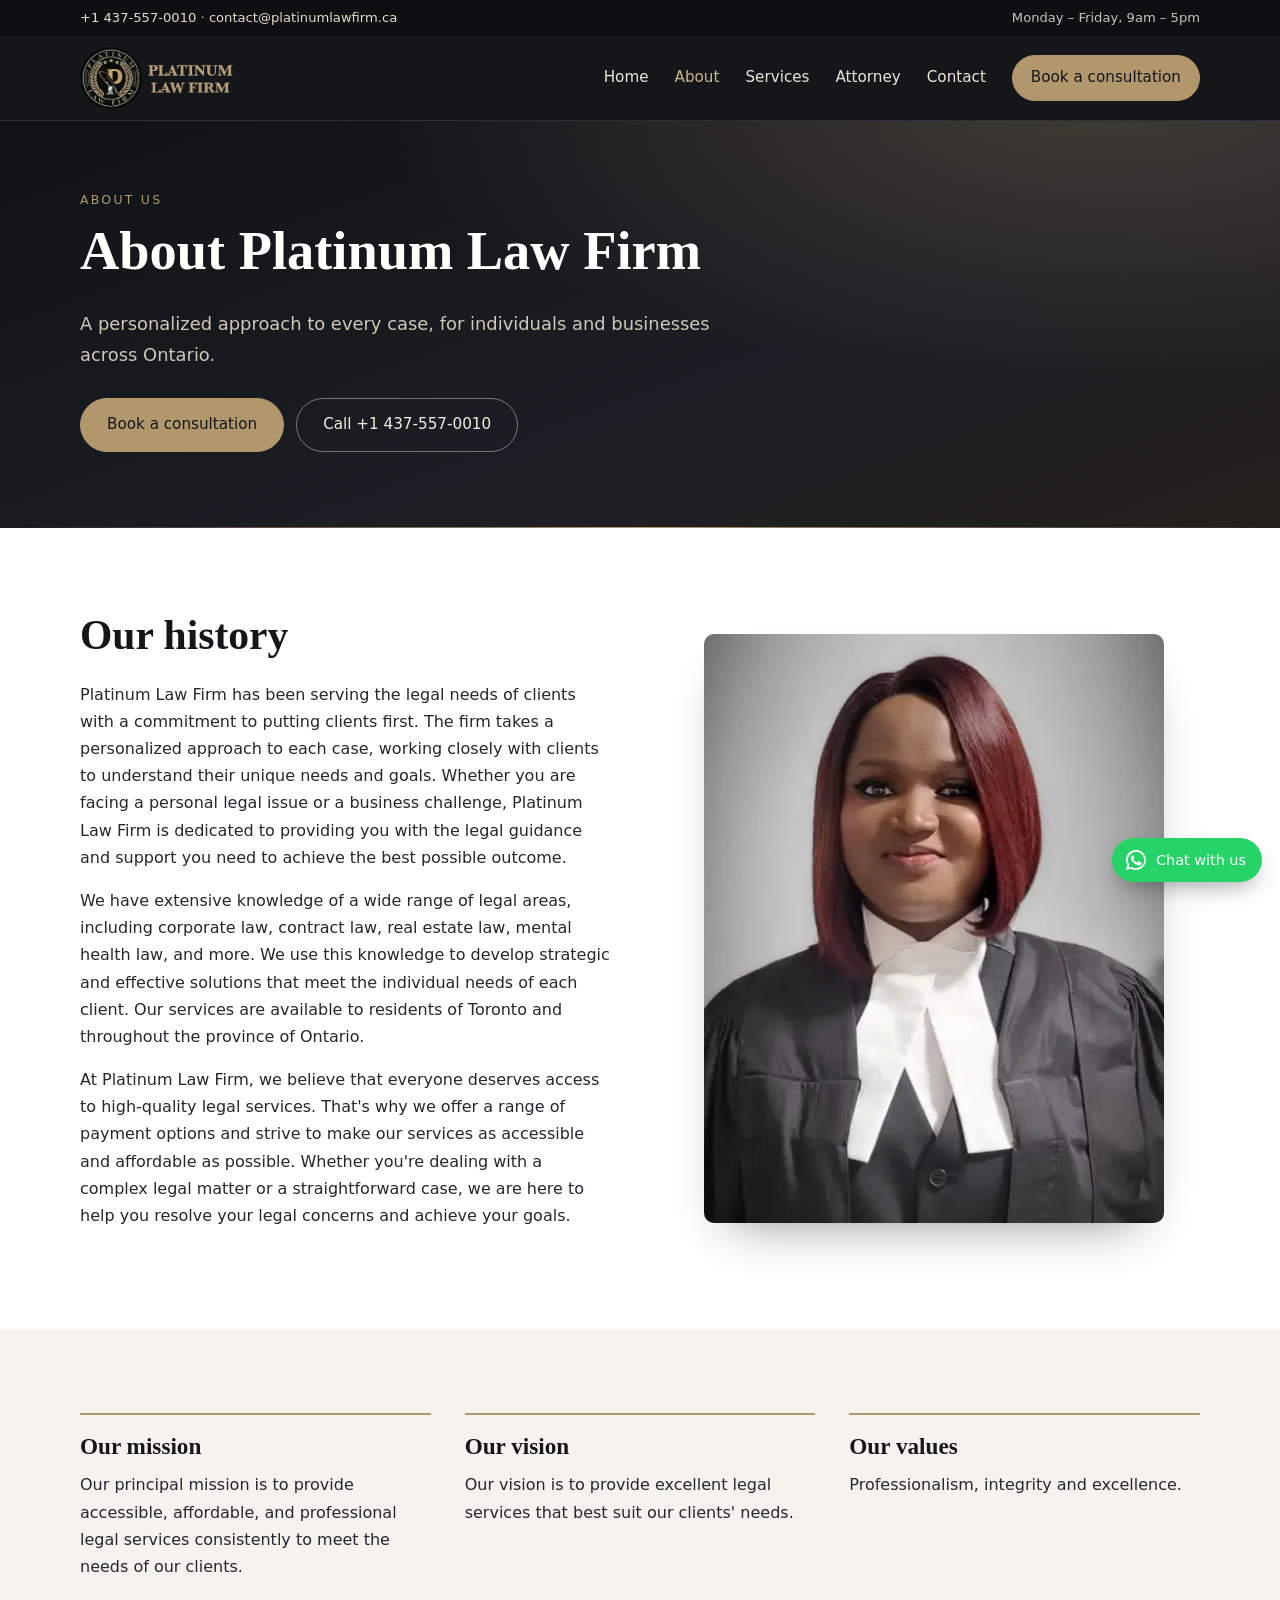
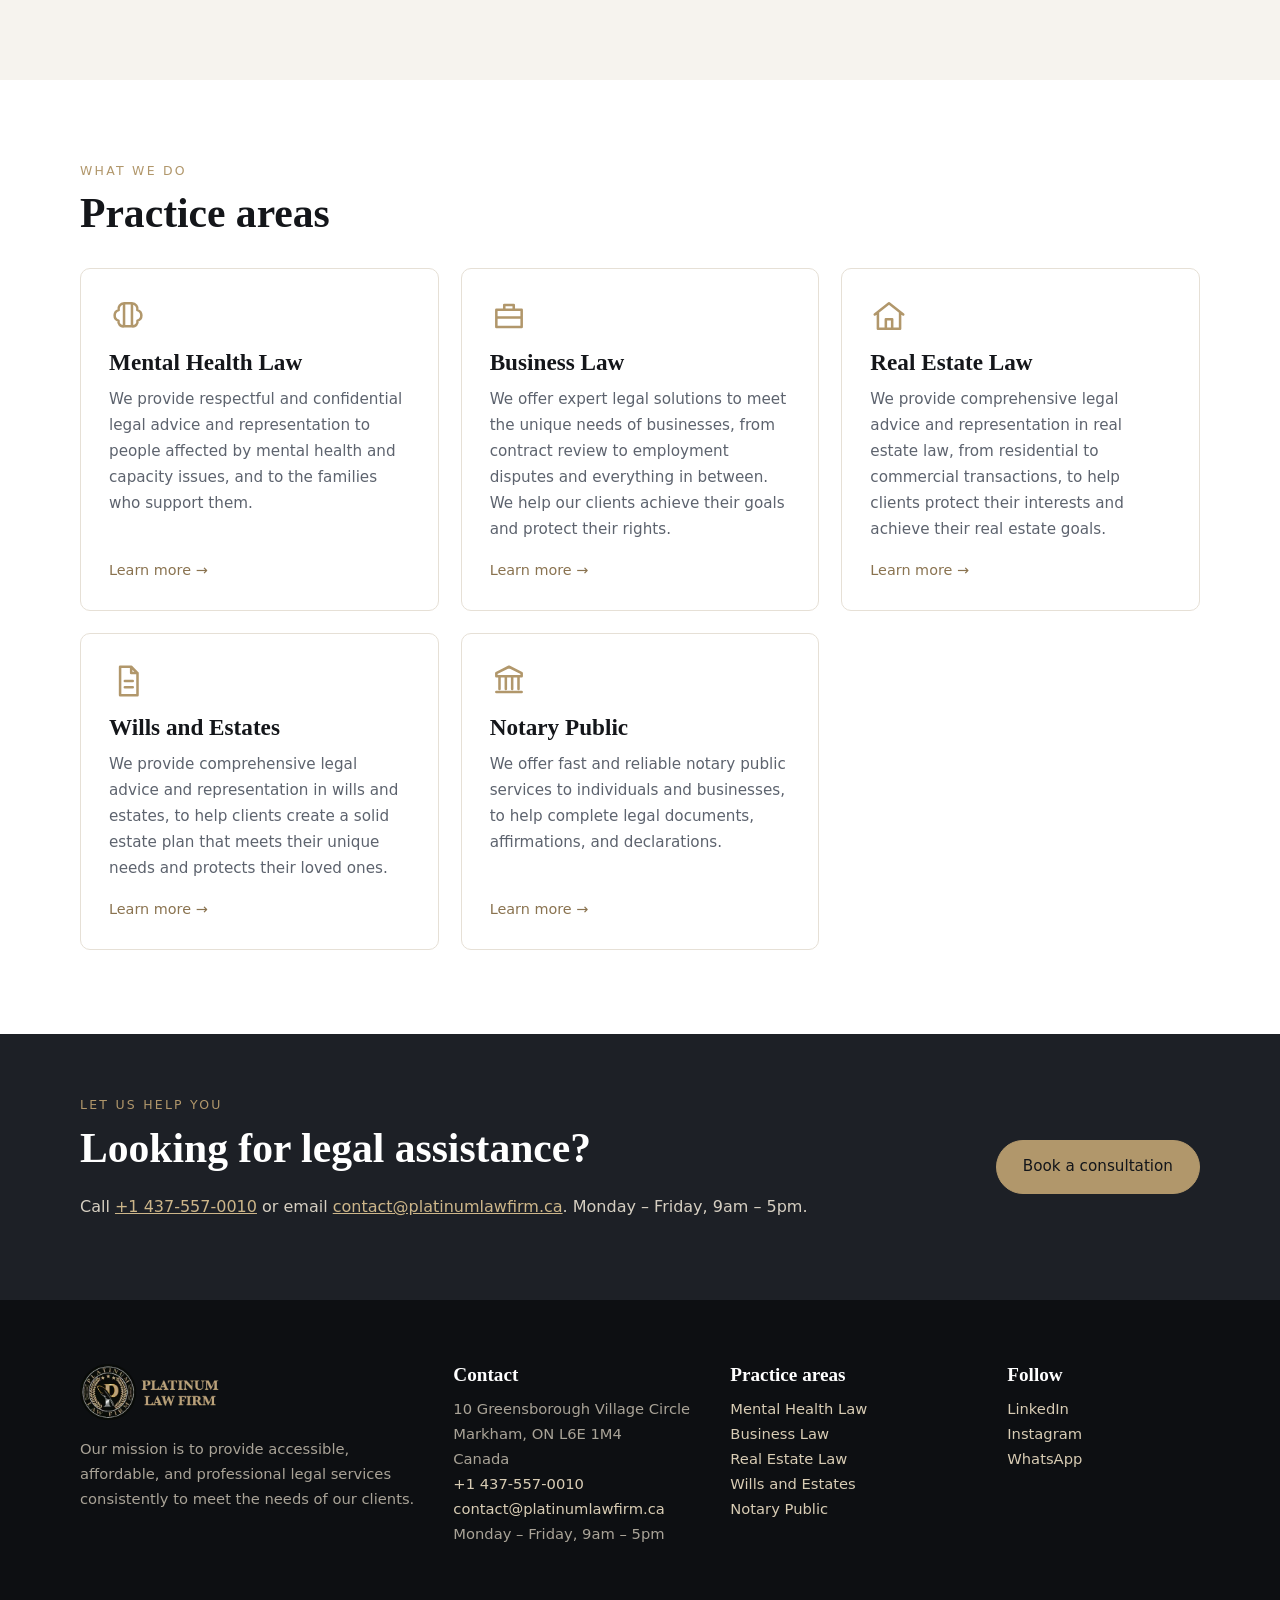
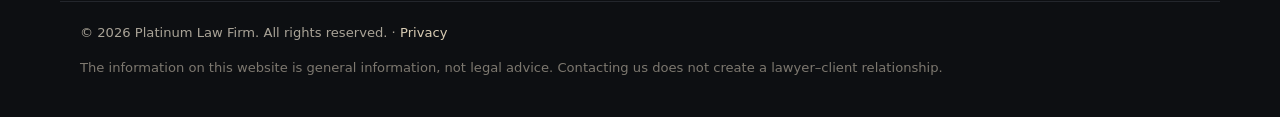
==== about/index.html @ 4a462775 "Add the new static Platinum Law Firm website Replaces the WordPress site with plain pages: Home, Abo" ====
<!doctype html>
<html lang="en">
<head>
<meta charset="utf-8">
<meta name="viewport" content="width=device-width, initial-scale=1">
<meta http-equiv="Content-Security-Policy" content="default-src 'self'; img-src 'self' data:; style-src 'self' https://fonts.googleapis.com; font-src https://fonts.gstatic.com; script-src 'self'; frame-src 'none'; object-src 'none'; base-uri 'self'; form-action 'none'">
<meta name="referrer" content="strict-origin-when-cross-origin">
<title>About | Platinum Law Firm</title>
<meta name="description" content="About Platinum Law Firm: our history, mission, vision and values. Serving Toronto, Markham and all of Ontario.">
<link rel="canonical" href="https://www.platinumlawfirm.ca/about/">
<meta property="og:title" content="About | Platinum Law Firm">
<meta property="og:description" content="About Platinum Law Firm: our history, mission, vision and values. Serving Toronto, Markham and all of Ontario.">
<meta property="og:type" content="website">
<meta property="og:url" content="https://www.platinumlawfirm.ca/about/">
<link rel="icon" href="/assets/img/icon.png">
<link rel="preconnect" href="https://fonts.googleapis.com">
<link rel="preconnect" href="https://fonts.gstatic.com" crossorigin>
<link rel="stylesheet" href="https://fonts.googleapis.com/css2?family=Cormorant+Garamond:wght@500;600&family=Poppins:wght@300;400;500;600&display=swap">
<link rel="stylesheet" href="/css/styles.css">
<script type="application/ld+json">{"@context":"https://schema.org","@type":"LegalService","name":"Platinum Law Firm","url":"https://www.platinumlawfirm.ca/","telephone":"+14375570010","email":"contact@platinumlawfirm.ca","address":{"@type":"PostalAddress","streetAddress":"10 Greensborough Village Circle","addressLocality":"Markham","addressRegion":"ON","postalCode":"L6E 1M4","addressCountry":"CA"},"openingHours":"Mo-Fr 09:00-17:00","areaServed":"Ontario"}</script>
</head>
<body>
<a class="skip" href="#main">Skip to content</a>
<div class="topbar"><div class="wrap">
  <span><a href="tel:+14375570010">+1 437-557-0010</a> · <a href="mailto:contact@platinumlawfirm.ca">contact@platinumlawfirm.ca</a></span>
  <span class="hide-sm">Monday – Friday, 9am – 5pm</span>
</div></div>
<header class="site-header"><div class="wrap">
  <a class="brand" href="/"><img src="/assets/img/logo.webp" alt="Platinum Law Firm" width="180" height="70"></a>
  <button class="menu-btn" aria-expanded="false" aria-controls="nav">Menu</button>
  <nav id="nav" class="nav"><a href="/">Home</a><a href="/about/" aria-current="page">About</a><a href="/services/">Services</a><a href="/attorney/titilope-olatunji/">Attorney</a><a href="/contact/">Contact</a><a class="btn btn-sm" href="https://platinumlawfirm.cliogrow.com/book" target="_blank" rel="noopener noreferrer">Book a consultation</a></nav>
</div></header>
<main id="main">
<section class="hero hero-sm"><div class="wrap"><p class="eyebrow">About us</p><h1>About Platinum Law Firm</h1><p class="lead">A personalized approach to every case, for individuals and businesses across Ontario.</p><div class="hero-actions"><a class="btn" href="https://platinumlawfirm.cliogrow.com/book" target="_blank" rel="noopener noreferrer">Book a consultation</a><a class="btn btn-ghost" href="tel:+14375570010">Call +1 437-557-0010</a></div></div></section><section class="section"><div class="wrap split">
  <div class="prose"><h2>Our history</h2>
  <p>Platinum Law Firm has been serving the legal needs of clients with a commitment to putting clients first. The firm takes a personalized approach to each case, working closely with clients to understand their unique needs and goals. Whether you are facing a personal legal issue or a business challenge, Platinum Law Firm is dedicated to providing you with the legal guidance and support you need to achieve the best possible outcome.</p>
  <p>We have extensive knowledge of a wide range of legal areas, including corporate law, contract law, real estate law, mental health law, and more. We use this knowledge to develop strategic and effective solutions that meet the individual needs of each client. Our services are available to residents of Toronto and throughout the province of Ontario.</p>
  <p>At Platinum Law Firm, we believe that everyone deserves access to high-quality legal services. That's why we offer a range of payment options and strive to make our services as accessible and affordable as possible. Whether you're dealing with a complex legal matter or a straightforward case, we are here to help you resolve your legal concerns and achieve your goals.</p></div>
  <img class="portrait" src="/assets/img/titi.webp" alt="Titilope Olatunji, lawyer" width="440" height="563" loading="lazy">
</div></section>
<section class="section alt"><div class="wrap values">
  <div><h3>Our mission</h3><p>Our principal mission is to provide accessible, affordable, and professional legal services consistently to meet the needs of our clients.</p></div>
  <div><h3>Our vision</h3><p>Our vision is to provide excellent legal services that best suit our clients' needs.</p></div>
  <div><h3>Our values</h3><p>Professionalism, integrity and excellence.</p></div>
</div></section>
<section class="section"><div class="wrap"><p class="eyebrow">What we do</p><h2>Practice areas</h2><div class="cards"><a class="card" href="/mental-health-law/"><svg class="icon" viewBox="0 0 24 24" aria-hidden="true" fill="none" stroke="currentColor" stroke-width="1.6" stroke-linecap="round" stroke-linejoin="round"><path d="M9.5 4a3.5 3.5 0 0 0-3.4 4.3A3.5 3.5 0 0 0 6 15a3 3 0 0 0 3.5 3.5V4ZM14.5 4a3.5 3.5 0 0 1 3.4 4.3A3.5 3.5 0 0 1 18 15a3 3 0 0 1-3.5 3.5V4ZM9.5 4h5M9.5 18.5h5"/></svg><h3>Mental Health Law</h3><p>We provide respectful and confidential legal advice and representation to people affected by mental health and capacity issues, and to the families who support them.</p><span class="more">Learn more →</span></a><a class="card" href="/business-law/"><svg class="icon" viewBox="0 0 24 24" aria-hidden="true" fill="none" stroke="currentColor" stroke-width="1.6" stroke-linecap="round" stroke-linejoin="round"><path d="M4 8h16v11H4zM9 8V5h6v3M4 13h16"/></svg><h3>Business Law</h3><p>We offer expert legal solutions to meet the unique needs of businesses, from contract review to employment disputes and everything in between. We help our clients achieve their goals and protect their rights.</p><span class="more">Learn more →</span></a><a class="card" href="/real-estate-law/"><svg class="icon" viewBox="0 0 24 24" aria-hidden="true" fill="none" stroke="currentColor" stroke-width="1.6" stroke-linecap="round" stroke-linejoin="round"><path d="M3 11 12 4l9 7M5 10v10h14V10M10 20v-6h4v6"/></svg><h3>Real Estate Law</h3><p>We provide comprehensive legal advice and representation in real estate law, from residential to commercial transactions, to help clients protect their interests and achieve their real estate goals.</p><span class="more">Learn more →</span></a><a class="card" href="/wills-and-estates/"><svg class="icon" viewBox="0 0 24 24" aria-hidden="true" fill="none" stroke="currentColor" stroke-width="1.6" stroke-linecap="round" stroke-linejoin="round"><path d="M7 3h7l4 4v14H7zM14 3v4h4M10 12h5M10 16h5"/></svg><h3>Wills and Estates</h3><p>We provide comprehensive legal advice and representation in wills and estates, to help clients create a solid estate plan that meets their unique needs and protects their loved ones.</p><span class="more">Learn more →</span></a><a class="card" href="/notary-public/"><svg class="icon" viewBox="0 0 24 24" aria-hidden="true" fill="none" stroke="currentColor" stroke-width="1.6" stroke-linecap="round" stroke-linejoin="round"><path d="M12 3 4 7v2h16V7l-8-4ZM6 9v8M10 9v8M14 9v8M18 9v8M4 19h16"/></svg><h3>Notary Public</h3><p>We offer fast and reliable notary public services to individuals and businesses, to help complete legal documents, affirmations, and declarations.</p><span class="more">Learn more →</span></a></div></div></section>
<section class="cta"><div class="wrap cta-inner">
  <div><p class="eyebrow">Let us help you</p><h2>Looking for legal assistance?</h2>
  <p>Call <a href="tel:+14375570010">+1 437-557-0010</a> or email <a href="mailto:contact@platinumlawfirm.ca">contact@platinumlawfirm.ca</a>. Monday – Friday, 9am – 5pm.</p></div>
  <a class="btn" href="https://platinumlawfirm.cliogrow.com/book" target="_blank" rel="noopener noreferrer">Book a consultation</a>
</div></section>
</main>
<footer class="site-footer"><div class="wrap footer-grid">
  <div><img src="/assets/img/logo.webp" alt="Platinum Law Firm" width="160" height="62" loading="lazy">
  <p>Our mission is to provide accessible, affordable, and professional legal services consistently to meet the needs of our clients.</p></div>
  <div><h3>Contact</h3><address>10 Greensborough Village Circle<br>Markham, ON L6E 1M4<br>Canada</address>
  <p><a href="tel:+14375570010">+1 437-557-0010</a><br><a href="mailto:contact@platinumlawfirm.ca">contact@platinumlawfirm.ca</a><br>Monday – Friday, 9am – 5pm</p></div>
  <div><h3>Practice areas</h3><ul><li><a href="/mental-health-law/">Mental Health Law</a></li><li><a href="/business-law/">Business Law</a></li><li><a href="/real-estate-law/">Real Estate Law</a></li><li><a href="/wills-and-estates/">Wills and Estates</a></li><li><a href="/notary-public/">Notary Public</a></li></ul></div>
  <div><h3>Follow</h3><ul><li><a href="https://www.linkedin.com/in/titi-olatunji-b4676b242/" target="_blank" rel="noopener noreferrer">LinkedIn</a></li><li><a href="https://www.instagram.com/platinum_law_firm/" target="_blank" rel="noopener noreferrer">Instagram</a></li><li><a href="https://wa.me/14375570010" target="_blank" rel="noopener noreferrer">WhatsApp</a></li></ul></div>
</div>
<div class="wrap legal"><p>© <span id="yr">2026</span> Platinum Law Firm. All rights reserved. · <a href="/privacy/">Privacy</a></p>
<p class="disclaimer">The information on this website is general information, not legal advice. Contacting us does not create a lawyer–client relationship.</p></div>
</footer>
<a class="wa" href="https://wa.me/14375570010" target="_blank" rel="noopener noreferrer" aria-label="Chat with us on WhatsApp"><svg viewBox="0 0 24 24" aria-hidden="true"><path fill="currentColor" d="M12 2a10 10 0 0 0-8.6 15.1L2 22l5-1.3A10 10 0 1 0 12 2Zm0 18.2a8.2 8.2 0 0 1-4.2-1.2l-.3-.2-3 .8.8-2.9-.2-.3A8.2 8.2 0 1 1 12 20.2Zm4.5-6.1c-.2-.1-1.5-.7-1.7-.8s-.4-.1-.6.1-.7.8-.8 1-.3.2-.5.1a6.7 6.7 0 0 1-3.3-2.9c-.3-.4.2-.4.7-1.4a.5.5 0 0 0 0-.4l-.8-1.8c-.2-.5-.4-.4-.6-.4h-.5a1 1 0 0 0-.7.3 3 3 0 0 0-.9 2.2 5.2 5.2 0 0 0 1.1 2.7 11.8 11.8 0 0 0 4.5 4c1.7.7 2.3.8 3.2.6a2.7 2.7 0 0 0 1.8-1.2 2.2 2.2 0 0 0 .1-1.3c0-.1-.2-.2-.5-.3Z"/></svg><span>Chat with us</span></a>
<script src="/js/site.js" defer></script>
</body>
</html>
---- css/styles.css ----
:root{
  --ink:#14161a; --ink-2:#1d2026; --ink-3:#2a2e36;
  --gold:#b1976b; --gold-2:#cdb68a; --gold-dark:#8a7350;
  --paper:#ffffff; --paper-2:#f6f3ee; --text:#24272d; --muted:#5d636e; --line:#e6e0d6;
  --serif:"Cormorant Garamond", Georgia, "Times New Roman", serif;
  --sans:Poppins, system-ui, -apple-system, "Segoe UI", Roboto, Arial, sans-serif;
  --radius:10px; --wrap:1160px;
}
*{box-sizing:border-box}
html{scroll-behavior:smooth}
body{margin:0;background:var(--paper);color:var(--text);font:400 16px/1.7 var(--sans);-webkit-font-smoothing:antialiased}
img{max-width:100%;height:auto;display:block}
a{color:var(--gold-dark)}
a:hover{color:var(--ink)}
h1,h2,h3{font-family:var(--serif);font-weight:600;line-height:1.15;color:var(--ink);margin:0 0 .5em}
h1{font-size:clamp(2.4rem,6vw,4.2rem)}
h2{font-size:clamp(1.8rem,3.6vw,2.6rem)}
h3{font-size:1.45rem}
p{margin:0 0 1em}
.wrap{max-width:var(--wrap);margin:0 auto;padding:0 20px}
.skip{position:absolute;left:-999px;top:0;background:var(--gold);color:var(--ink);padding:8px 14px;z-index:100}
.skip:focus{left:8px}
.eyebrow{font:500 .78rem/1.2 var(--sans);letter-spacing:.18em;text-transform:uppercase;color:var(--gold);margin-bottom:.9em}

/* Top bar + header */
.topbar{background:#0d0f12;color:#c9c3b8;font-size:.82rem}
.topbar .wrap{display:flex;justify-content:space-between;gap:12px;padding-top:7px;padding-bottom:7px}
.topbar a{color:#e8dcc4;text-decoration:none}
.site-header{background:var(--ink);position:sticky;top:0;z-index:50;border-bottom:1px solid #2b2f36}
.site-header .wrap{display:flex;align-items:center;justify-content:space-between;min-height:84px;gap:20px}
.brand img{height:62px;width:auto}
.nav{display:flex;align-items:center;gap:26px}
.nav a{color:#ece6da;text-decoration:none;font-size:.95rem;font-weight:400}
.nav a:hover,.nav a[aria-current=page]{color:var(--gold-2)}
.menu-btn{display:none;background:none;border:1px solid #555;color:#eee;border-radius:6px;padding:8px 14px;font:inherit;cursor:pointer}

/* Buttons */
.btn{display:inline-block;background:var(--gold);color:var(--ink)!important;text-decoration:none;font-weight:500;font-size:.95rem;
  padding:13px 26px;border-radius:999px;border:1px solid var(--gold);transition:background .2s,transform .2s}
.btn:hover{background:var(--gold-2);transform:translateY(-1px)}
.btn-sm{padding:9px 18px;font-size:.88rem}
.btn-ghost{background:transparent;color:#f3ede2!important;border-color:rgba(255,255,255,.4)}
.btn-ghost:hover{background:rgba(255,255,255,.08)}
.btn-ghost-dark{background:transparent;border-color:var(--ink);margin-left:8px}
.link{font-weight:500;text-decoration:none}

/* Hero */
.hero{background:
  radial-gradient(1200px 500px at 85% -10%,rgba(177,151,107,.28),transparent 60%),
  linear-gradient(160deg,#101216 0%,#1b1e24 60%,#24211b 100%);color:#e9e3d8;padding:110px 0 120px;position:relative;overflow:hidden}
.hero:after{content:"";position:absolute;inset:auto 0 0 0;height:1px;background:linear-gradient(90deg,transparent,var(--gold),transparent)}
.hero h1{color:#fff;max-width:14ch}
.hero .lead{font-size:1.12rem;max-width:60ch;color:#cfc8bb;font-weight:300}
.hero-actions{display:flex;flex-wrap:wrap;gap:12px;margin-top:28px}
.hero-sm{padding:72px 0 76px}
.hero-sm h1{font-size:clamp(2.1rem,5vw,3.4rem);max-width:none}

/* Sections */
.section{padding:84px 0}
.section.alt{background:var(--paper-2)}
.cards{display:grid;grid-template-columns:repeat(auto-fill,minmax(300px,1fr));gap:22px;margin-top:30px}
.card{display:flex;flex-direction:column;background:#fff;border:1px solid var(--line);border-radius:var(--radius);padding:28px;text-decoration:none;color:var(--text);
  transition:border-color .2s,box-shadow .2s,transform .2s}
.card:hover{border-color:var(--gold);box-shadow:0 14px 30px -18px rgba(20,22,26,.35);transform:translateY(-2px);color:var(--text)}
.card p{color:var(--muted);font-size:.95rem;flex:1}
.card .more{color:var(--gold-dark);font-weight:500;font-size:.9rem}
.icon{width:38px;height:38px;color:var(--gold);margin-bottom:14px}
.split{display:grid;grid-template-columns:1fr 1fr;gap:56px;align-items:center}
.portrait{border-radius:var(--radius);box-shadow:0 24px 50px -28px rgba(0,0,0,.5);width:100%;max-width:460px;justify-self:center}
.values{display:grid;grid-template-columns:repeat(auto-fit,minmax(240px,1fr));gap:34px}
.values > div{border-top:2px solid var(--gold);padding-top:18px}
.prose p{color:var(--text)}
.narrow{max-width:760px}
.with-aside{display:grid;grid-template-columns:minmax(0,1fr) 320px;gap:56px;align-items:start}
.checks{list-style:none;padding:0;margin:0 0 28px;display:grid;gap:10px}
.checks li{position:relative;padding-left:30px}
.checks li:before{content:"";position:absolute;left:0;top:.55em;width:16px;height:9px;border-left:2px solid var(--gold);border-bottom:2px solid var(--gold);transform:rotate(-45deg)}
.aside{position:sticky;top:110px}
.aside ul{list-style:none;padding:0;margin:0 0 28px;border:1px solid var(--line);border-radius:var(--radius);overflow:hidden}
.aside li a{display:block;padding:12px 18px;border-bottom:1px solid var(--line);text-decoration:none;color:var(--text)}
.aside li:last-child a{border-bottom:0}
.aside li a:hover,.aside li a[aria-current=page]{background:var(--ink);color:var(--gold-2)}
.aside-box{background:var(--ink);color:#d9d2c4;border-radius:var(--radius);padding:24px}
.aside-box h3{color:#fff}
.aside-box a{color:var(--gold-2)}
.note{background:var(--paper-2);border-left:3px solid var(--gold);padding:14px 18px;border-radius:4px;color:var(--muted);font-size:.95rem}
address{font-style:normal}

/* Contact */
.contact-grid{display:grid;grid-template-columns:repeat(auto-fit,minmax(220px,1fr));gap:18px;margin-bottom:60px}
.contact-card{background:var(--ink);color:#ddd5c6;text-decoration:none;border-radius:var(--radius);padding:26px;transition:transform .2s}
.contact-card:hover{transform:translateY(-2px);color:#fff}
.contact-card h3{color:var(--gold-2);margin-bottom:.2em}
.contact-card p{margin:0;word-break:break-word}
.contact-more{align-items:start}

/* CTA + footer */
.cta{background:var(--ink-2);color:#d6cfc2;padding:64px 0}
.cta-inner{display:flex;align-items:center;justify-content:space-between;gap:30px;flex-wrap:wrap}
.cta h2{color:#fff}
.cta a:not(.btn){color:var(--gold-2)}
.site-footer{background:#0d0f12;color:#a9a397;padding:64px 0 24px;font-size:.92rem}
.footer-grid{display:grid;grid-template-columns:1.4fr 1fr 1fr .8fr;gap:36px}
.site-footer h3{color:#fff;font-size:1.2rem}
.site-footer img{height:56px;width:auto;margin-bottom:16px}
.site-footer ul{list-style:none;padding:0;margin:0}
.site-footer a{color:#d8ccb4;text-decoration:none}
.site-footer a:hover{color:var(--gold-2)}
.legal{border-top:1px solid #23262c;margin-top:40px;padding-top:20px;font-size:.82rem}
.disclaimer{color:#7d786f}

/* WhatsApp button */
.wa{position:fixed;right:18px;bottom:18px;z-index:60;display:flex;align-items:center;gap:8px;background:#25d366;color:#fff;text-decoration:none;
  border-radius:999px;padding:10px 16px 10px 12px;box-shadow:0 10px 24px -8px rgba(0,0,0,.4);font-size:.9rem;font-weight:500}
.wa svg{width:24px;height:24px}
.wa:hover{color:#fff;filter:brightness(1.05)}

:focus-visible{outline:3px solid var(--gold);outline-offset:2px}

@media (max-width:960px){
  .menu-btn{display:block}
  .nav{display:none;position:absolute;left:0;right:0;top:100%;background:var(--ink);flex-direction:column;align-items:flex-start;padding:16px 20px 22px;gap:14px;border-bottom:1px solid #2b2f36}
  .nav.open{display:flex}
  .split,.with-aside{grid-template-columns:1fr;gap:36px}
  .aside{position:static}
  .footer-grid{grid-template-columns:1fr 1fr}
}
@media (max-width:600px){
  .hide-sm{display:none}
  .section{padding:60px 0}
  .hero{padding:72px 0 80px}
  .footer-grid{grid-template-columns:1fr}
  .wa span{display:none}
  .wa{padding:12px}
  .cards{grid-template-columns:1fr}
  .btn-ghost-dark{margin:10px 0 0}
}
@media (prefers-reduced-motion:reduce){*{transition:none!important;scroll-behavior:auto!important}}
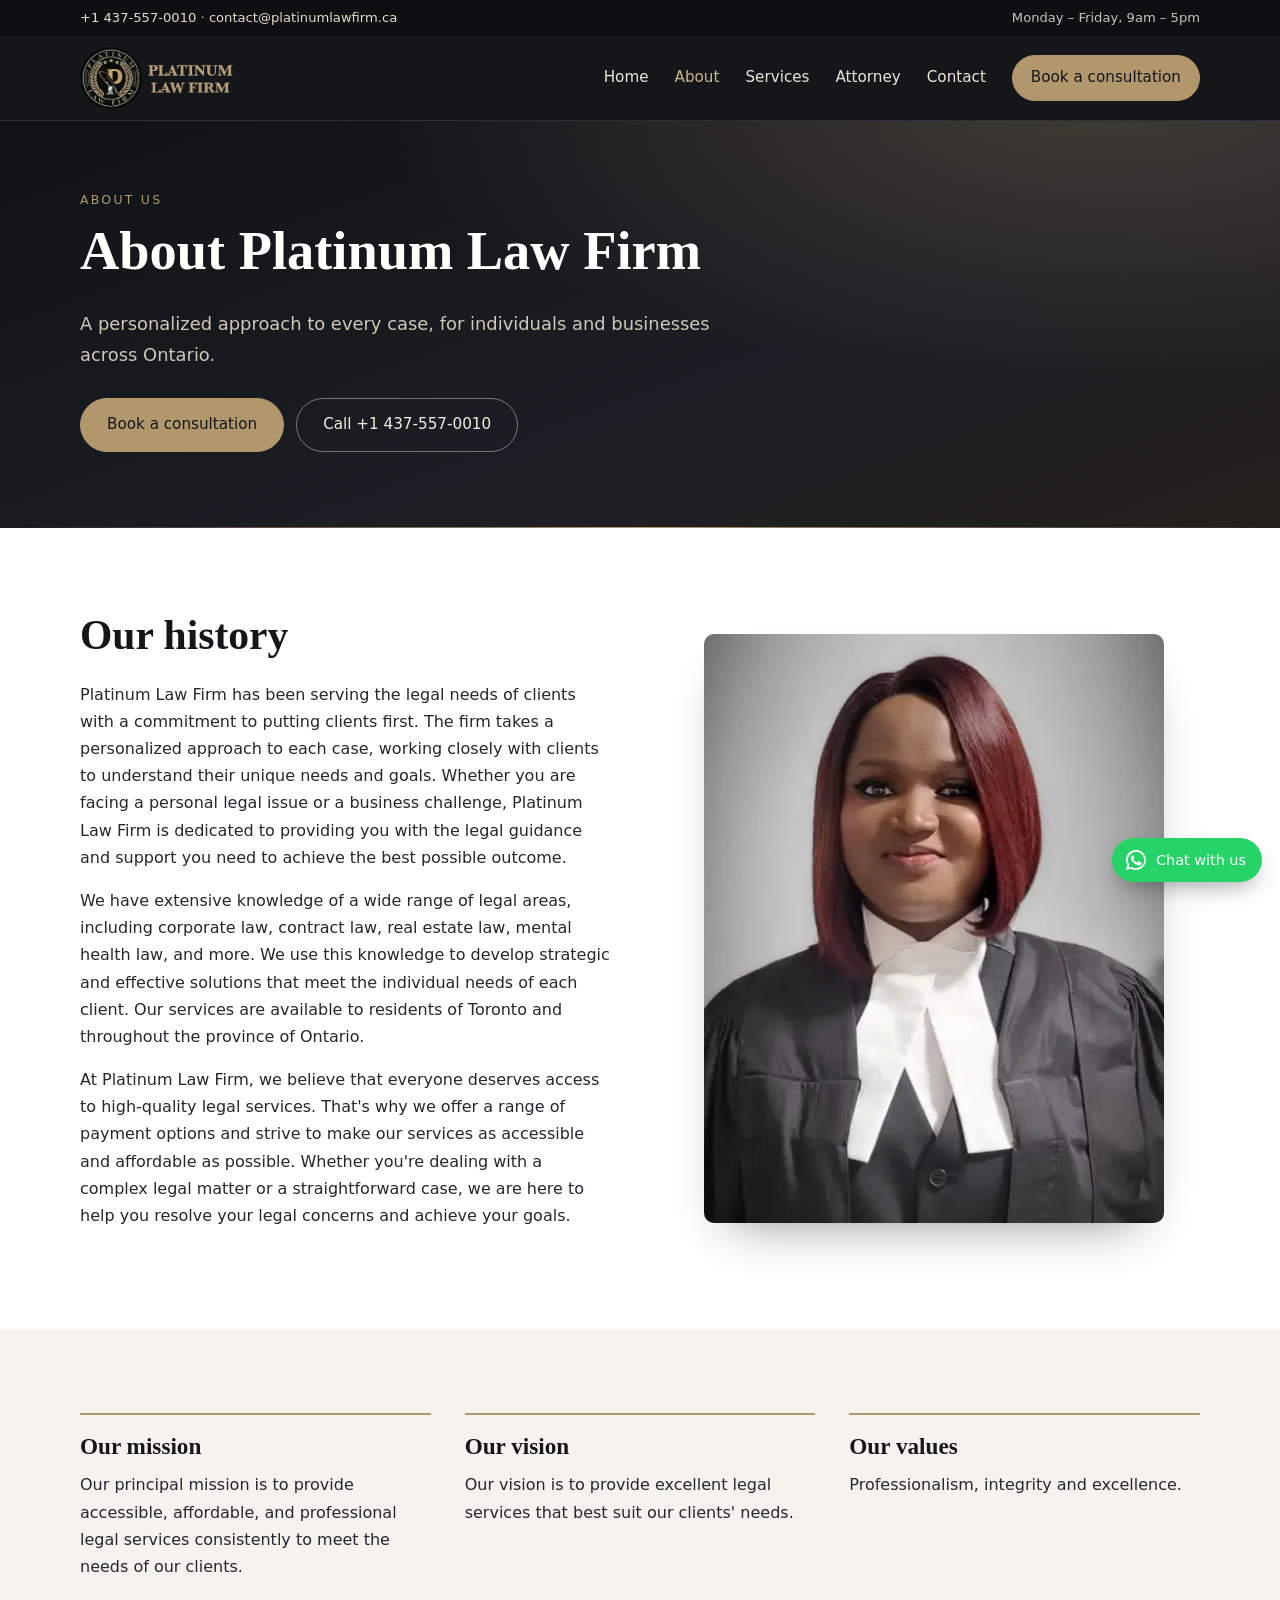
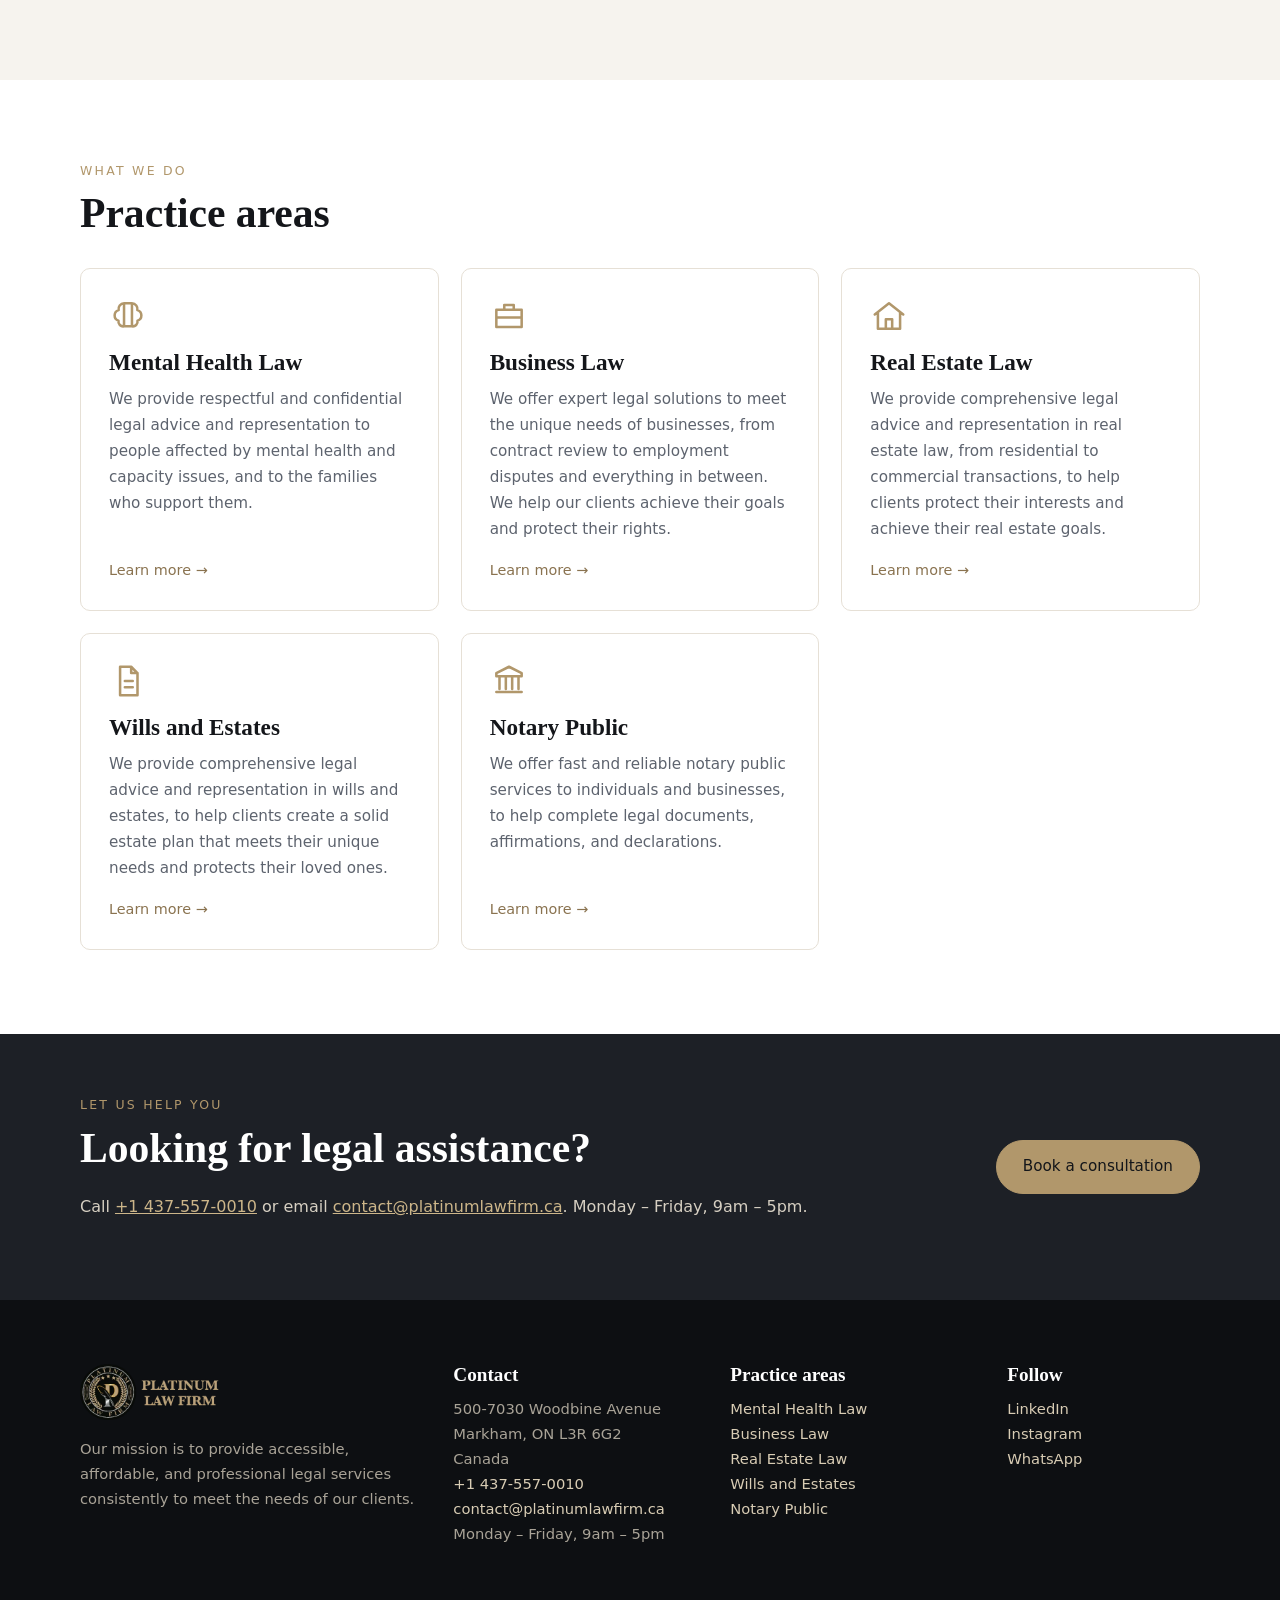
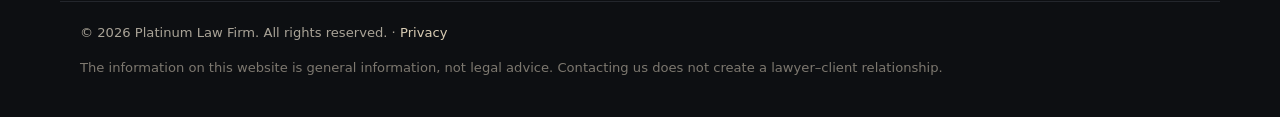
==== commit 1e7d0962: "Update the firm's address to 500-7030 Woodbine Avenue, Markham ON L3R 6G2 Co-Authored-By: Claude Opu" ====
--- a/about/index.html
+++ b/about/index.html
@@ -17,7 +17,7 @@
 <link rel="preconnect" href="https://fonts.gstatic.com" crossorigin>
 <link rel="stylesheet" href="https://fonts.googleapis.com/css2?family=Cormorant+Garamond:wght@500;600&family=Poppins:wght@300;400;500;600&display=swap">
 <link rel="stylesheet" href="/css/styles.css">
-<script type="application/ld+json">{"@context":"https://schema.org","@type":"LegalService","name":"Platinum Law Firm","url":"https://www.platinumlawfirm.ca/","telephone":"+14375570010","email":"contact@platinumlawfirm.ca","address":{"@type":"PostalAddress","streetAddress":"10 Greensborough Village Circle","addressLocality":"Markham","addressRegion":"ON","postalCode":"L6E 1M4","addressCountry":"CA"},"openingHours":"Mo-Fr 09:00-17:00","areaServed":"Ontario"}</script>
+<script type="application/ld+json">{"@context":"https://schema.org","@type":"LegalService","name":"Platinum Law Firm","url":"https://www.platinumlawfirm.ca/","telephone":"+14375570010","email":"contact@platinumlawfirm.ca","address":{"@type":"PostalAddress","streetAddress":"500-7030 Woodbine Avenue","addressLocality":"Markham","addressRegion":"ON","postalCode":"L3R 6G2","addressCountry":"CA"},"openingHours":"Mo-Fr 09:00-17:00","areaServed":"Ontario"}</script>
 </head>
 <body>
 <a class="skip" href="#main">Skip to content</a>
@@ -53,7 +53,7 @@
 <footer class="site-footer"><div class="wrap footer-grid">
   <div><img src="/assets/img/logo.webp" alt="Platinum Law Firm" width="160" height="62" loading="lazy">
   <p>Our mission is to provide accessible, affordable, and professional legal services consistently to meet the needs of our clients.</p></div>
-  <div><h3>Contact</h3><address>10 Greensborough Village Circle<br>Markham, ON L6E 1M4<br>Canada</address>
+  <div><h3>Contact</h3><address>500-7030 Woodbine Avenue<br>Markham, ON L3R 6G2<br>Canada</address>
   <p><a href="tel:+14375570010">+1 437-557-0010</a><br><a href="mailto:contact@platinumlawfirm.ca">contact@platinumlawfirm.ca</a><br>Monday – Friday, 9am – 5pm</p></div>
   <div><h3>Practice areas</h3><ul><li><a href="/mental-health-law/">Mental Health Law</a></li><li><a href="/business-law/">Business Law</a></li><li><a href="/real-estate-law/">Real Estate Law</a></li><li><a href="/wills-and-estates/">Wills and Estates</a></li><li><a href="/notary-public/">Notary Public</a></li></ul></div>
   <div><h3>Follow</h3><ul><li><a href="https://www.linkedin.com/in/titi-olatunji-b4676b242/" target="_blank" rel="noopener noreferrer">LinkedIn</a></li><li><a href="https://www.instagram.com/platinum_law_firm/" target="_blank" rel="noopener noreferrer">Instagram</a></li><li><a href="https://wa.me/14375570010" target="_blank" rel="noopener noreferrer">WhatsApp</a></li></ul></div>
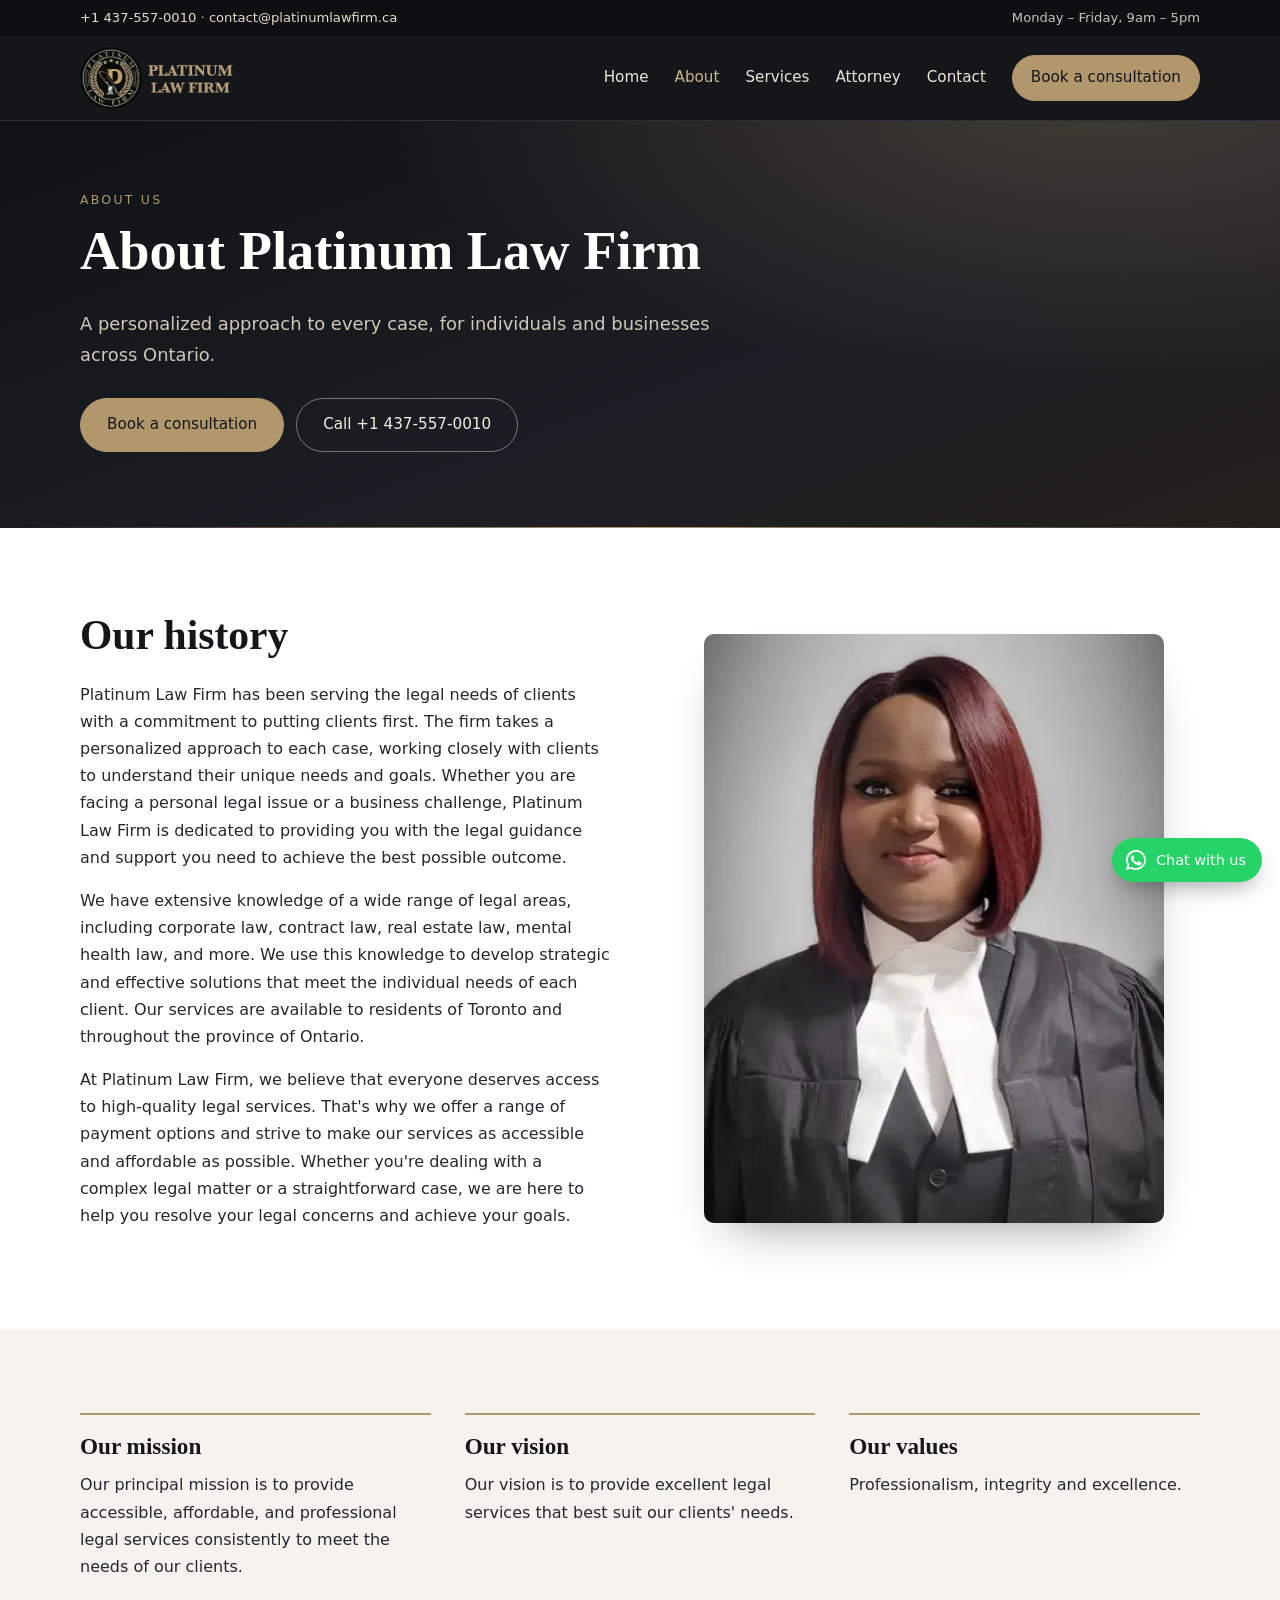
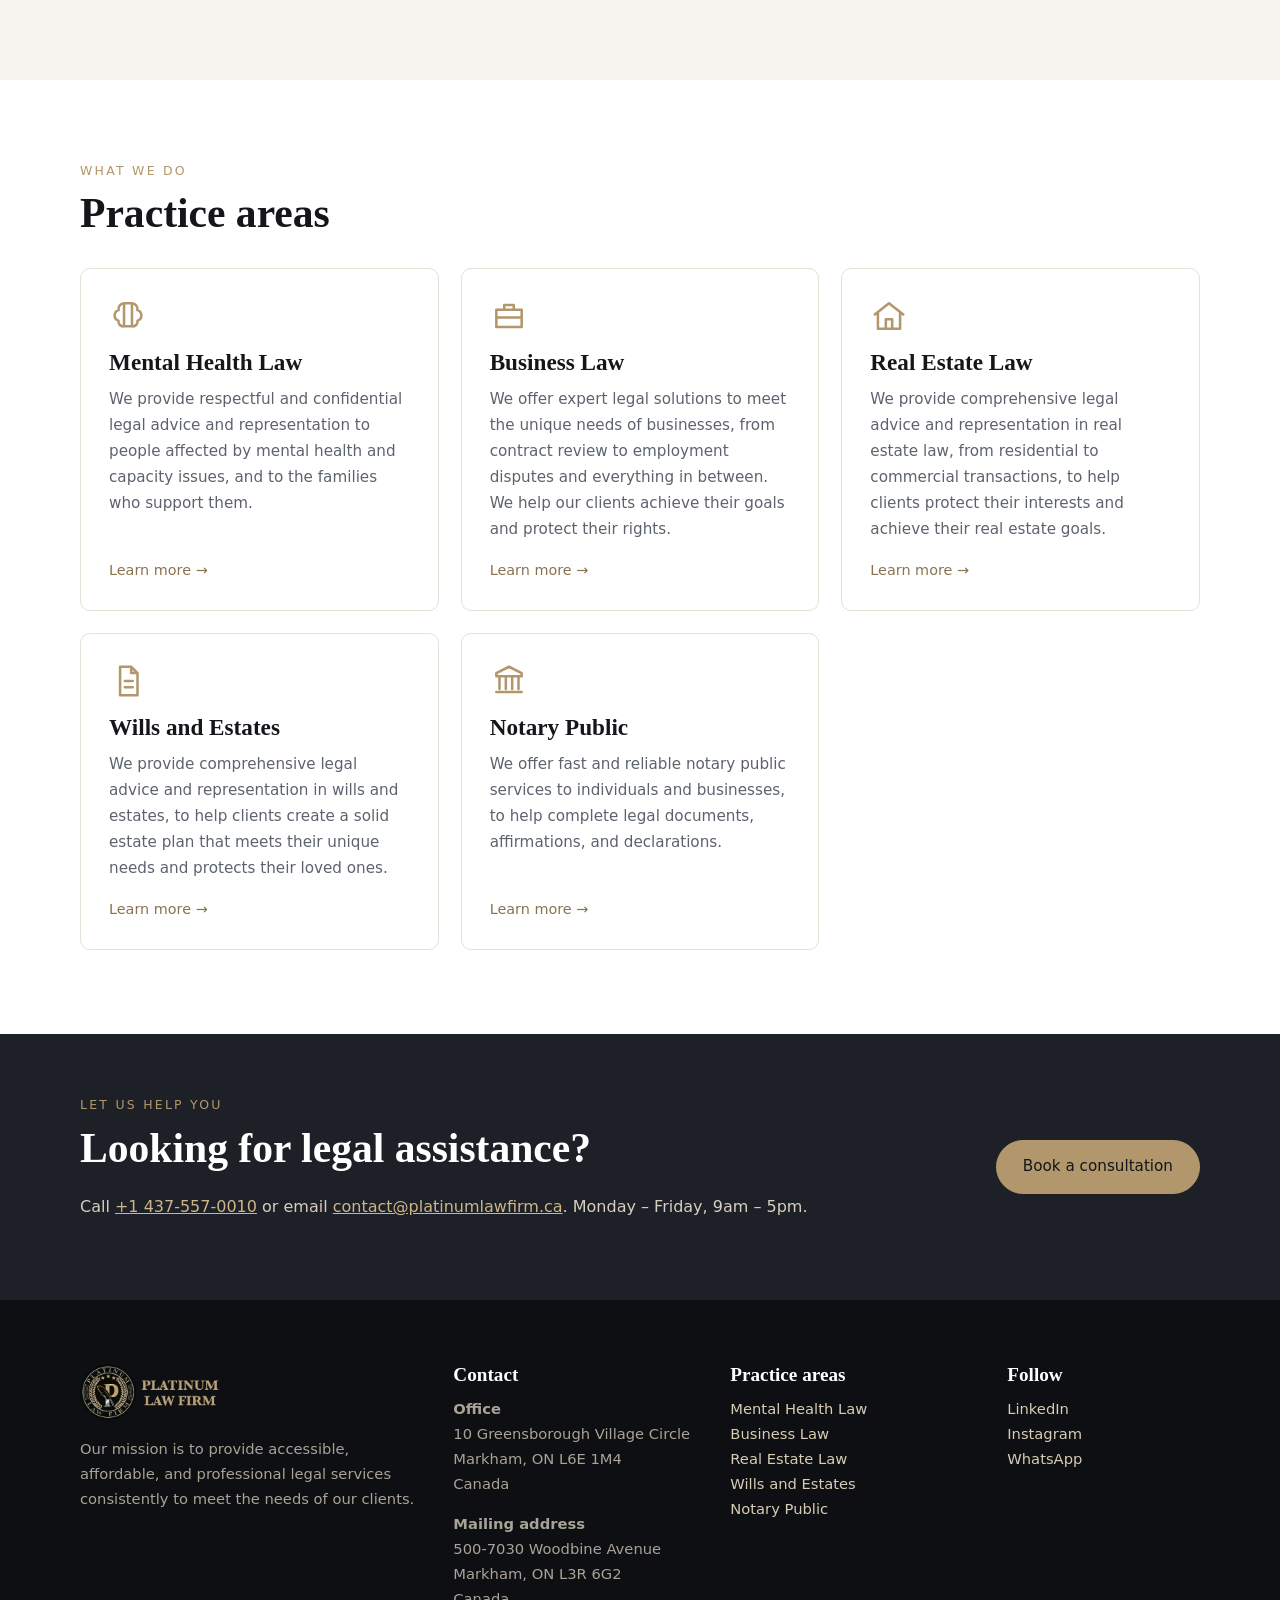
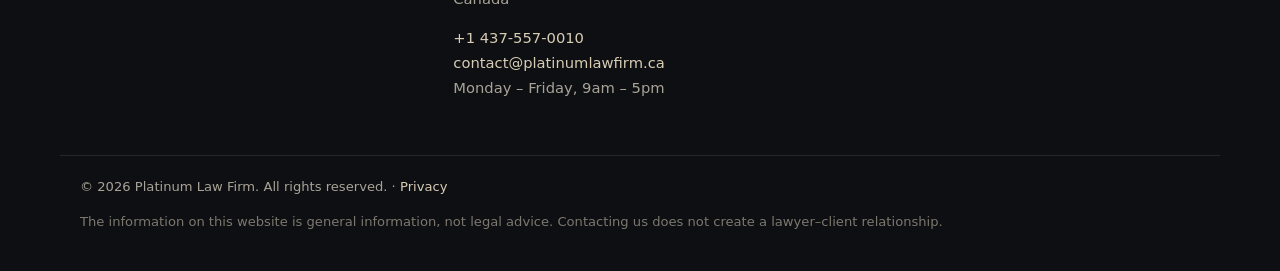
==== commit 28defad3: "Restore Greensborough office address and add Woodbine Avenue as mailing address Co-Authored-By: Clau" ====
--- a/about/index.html
+++ b/about/index.html
@@ -17,7 +17,7 @@
 <link rel="preconnect" href="https://fonts.gstatic.com" crossorigin>
 <link rel="stylesheet" href="https://fonts.googleapis.com/css2?family=Cormorant+Garamond:wght@500;600&family=Poppins:wght@300;400;500;600&display=swap">
 <link rel="stylesheet" href="/css/styles.css">
-<script type="application/ld+json">{"@context":"https://schema.org","@type":"LegalService","name":"Platinum Law Firm","url":"https://www.platinumlawfirm.ca/","telephone":"+14375570010","email":"contact@platinumlawfirm.ca","address":{"@type":"PostalAddress","streetAddress":"500-7030 Woodbine Avenue","addressLocality":"Markham","addressRegion":"ON","postalCode":"L3R 6G2","addressCountry":"CA"},"openingHours":"Mo-Fr 09:00-17:00","areaServed":"Ontario"}</script>
+<script type="application/ld+json">{"@context":"https://schema.org","@type":"LegalService","name":"Platinum Law Firm","url":"https://www.platinumlawfirm.ca/","telephone":"+14375570010","email":"contact@platinumlawfirm.ca","address":{"@type":"PostalAddress","streetAddress":"10 Greensborough Village Circle","addressLocality":"Markham","addressRegion":"ON","postalCode":"L6E 1M4","addressCountry":"CA"},"openingHours":"Mo-Fr 09:00-17:00","areaServed":"Ontario"}</script>
 </head>
 <body>
 <a class="skip" href="#main">Skip to content</a>
@@ -53,7 +53,8 @@
 <footer class="site-footer"><div class="wrap footer-grid">
   <div><img src="/assets/img/logo.webp" alt="Platinum Law Firm" width="160" height="62" loading="lazy">
   <p>Our mission is to provide accessible, affordable, and professional legal services consistently to meet the needs of our clients.</p></div>
-  <div><h3>Contact</h3><address>500-7030 Woodbine Avenue<br>Markham, ON L3R 6G2<br>Canada</address>
+  <div><h3>Contact</h3><address><strong>Office</strong><br>10 Greensborough Village Circle<br>Markham, ON L6E 1M4<br>Canada</address>
+  <address><strong>Mailing address</strong><br>500-7030 Woodbine Avenue<br>Markham, ON L3R 6G2<br>Canada</address>
   <p><a href="tel:+14375570010">+1 437-557-0010</a><br><a href="mailto:contact@platinumlawfirm.ca">contact@platinumlawfirm.ca</a><br>Monday – Friday, 9am – 5pm</p></div>
   <div><h3>Practice areas</h3><ul><li><a href="/mental-health-law/">Mental Health Law</a></li><li><a href="/business-law/">Business Law</a></li><li><a href="/real-estate-law/">Real Estate Law</a></li><li><a href="/wills-and-estates/">Wills and Estates</a></li><li><a href="/notary-public/">Notary Public</a></li></ul></div>
   <div><h3>Follow</h3><ul><li><a href="https://www.linkedin.com/in/titi-olatunji-b4676b242/" target="_blank" rel="noopener noreferrer">LinkedIn</a></li><li><a href="https://www.instagram.com/platinum_law_firm/" target="_blank" rel="noopener noreferrer">Instagram</a></li><li><a href="https://wa.me/14375570010" target="_blank" rel="noopener noreferrer">WhatsApp</a></li></ul></div>
--- a/css/styles.css
+++ b/css/styles.css
@@ -136,3 +136,8 @@
   .btn-ghost-dark{margin:10px 0 0}
 }
 @media (prefers-reduced-motion:reduce){*{transition:none!important;scroll-behavior:auto!important}}
+
+/* office + mailing addresses */
+address + address{margin-top:.9rem}
+.contact-more address + p + p + h2{margin-top:1.6rem}
+.site-footer address + p{margin-top:.9rem}
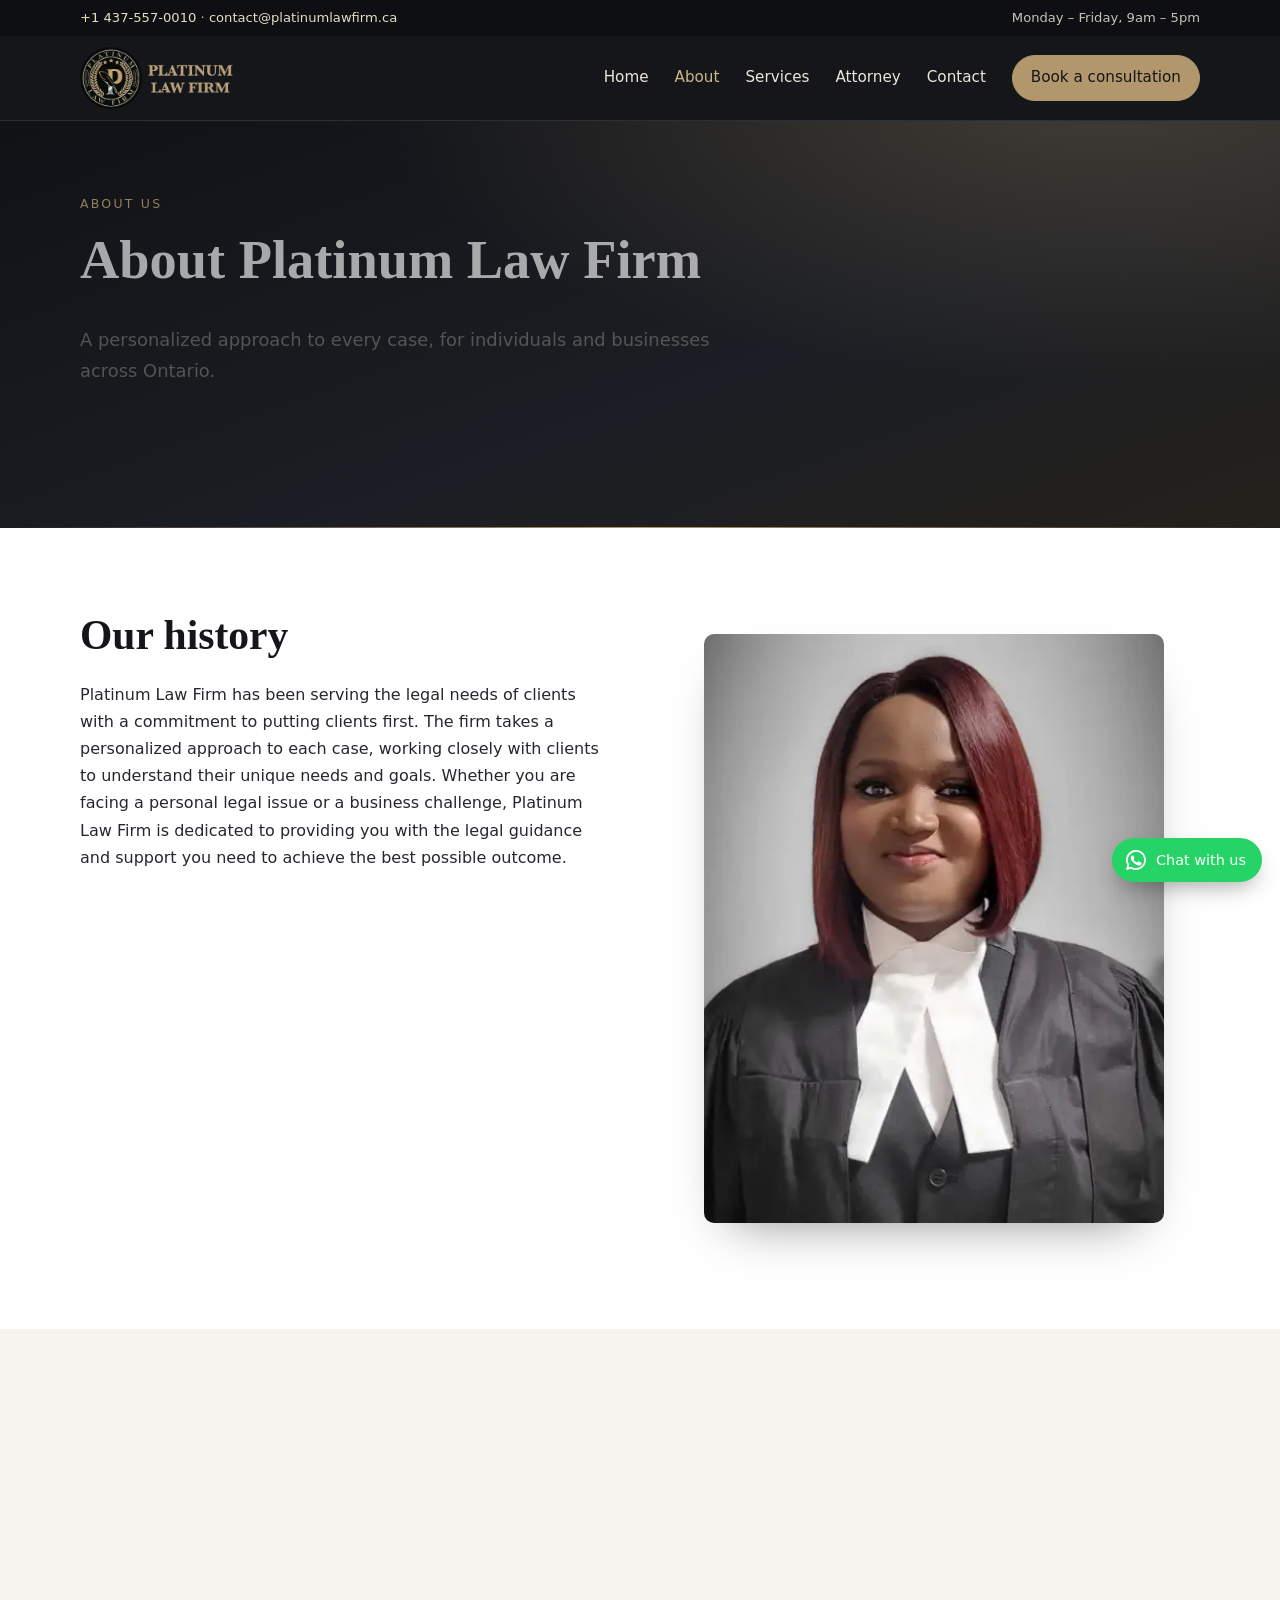
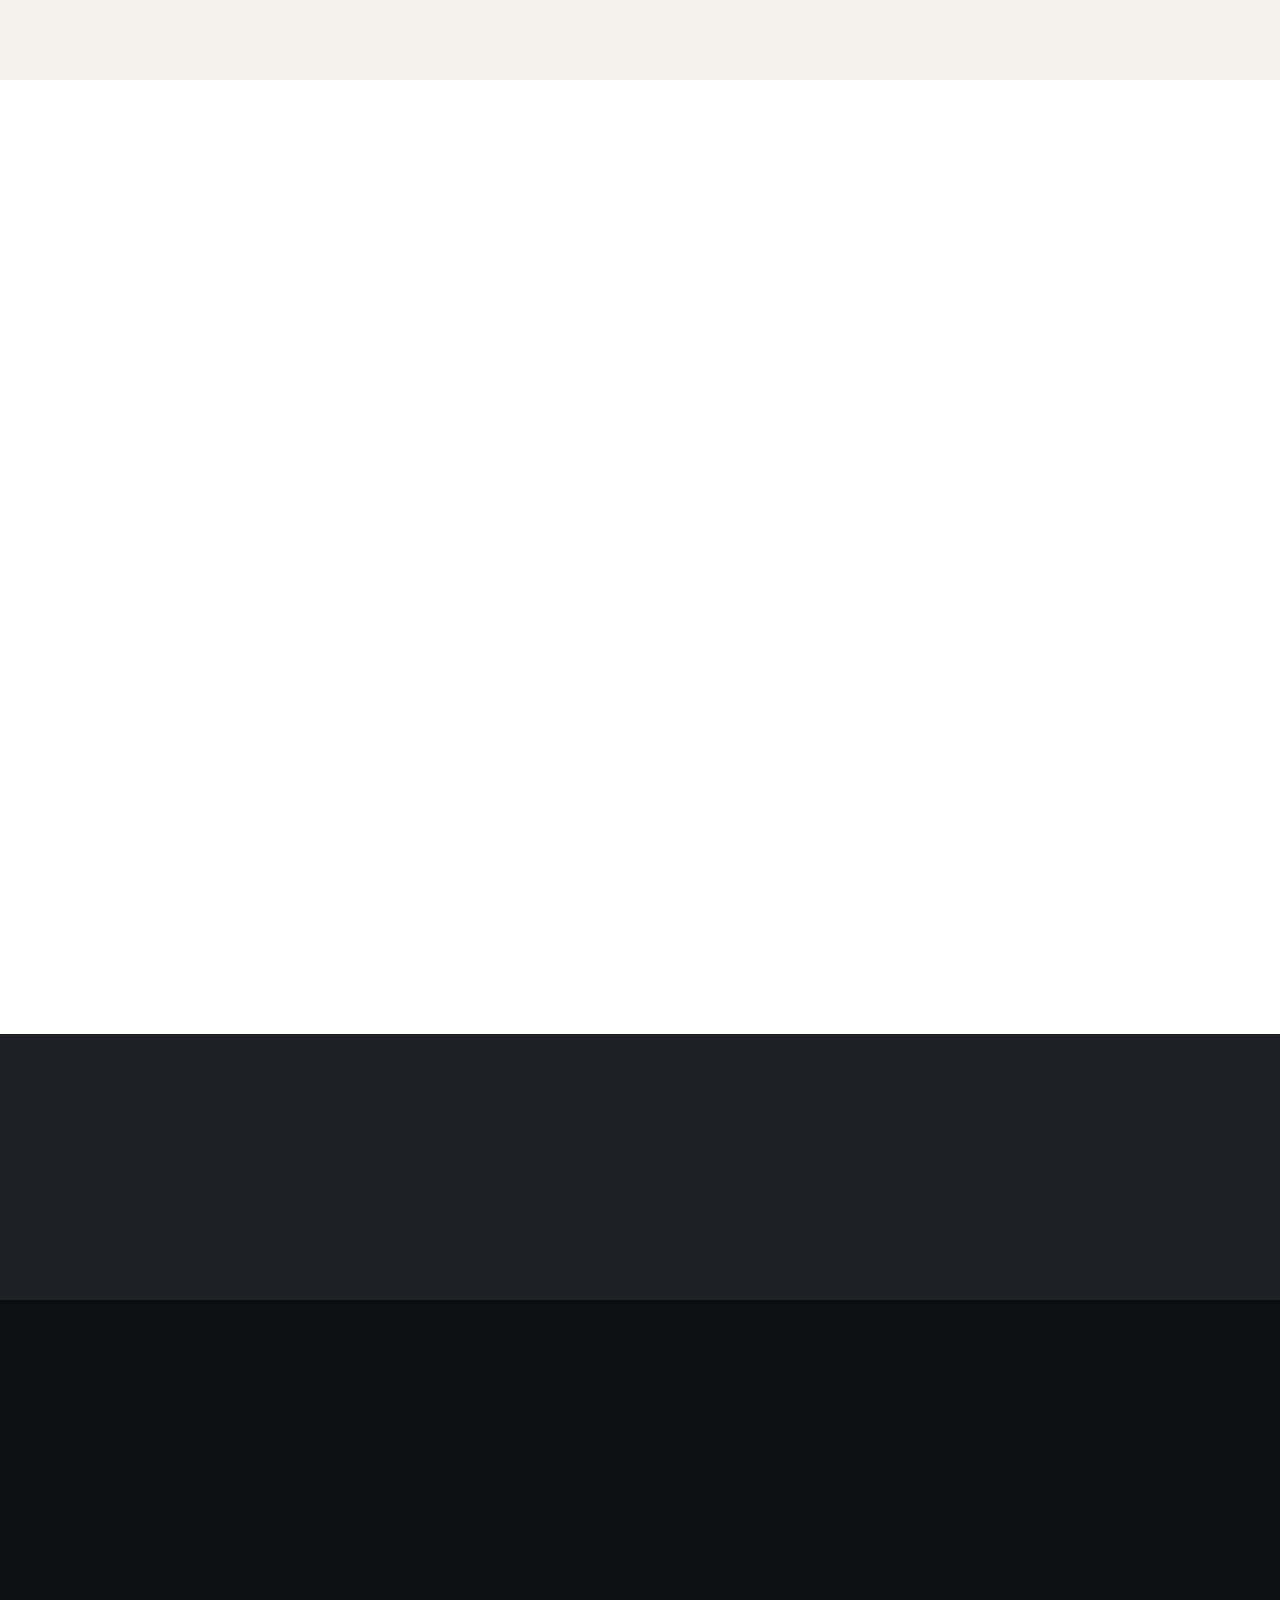
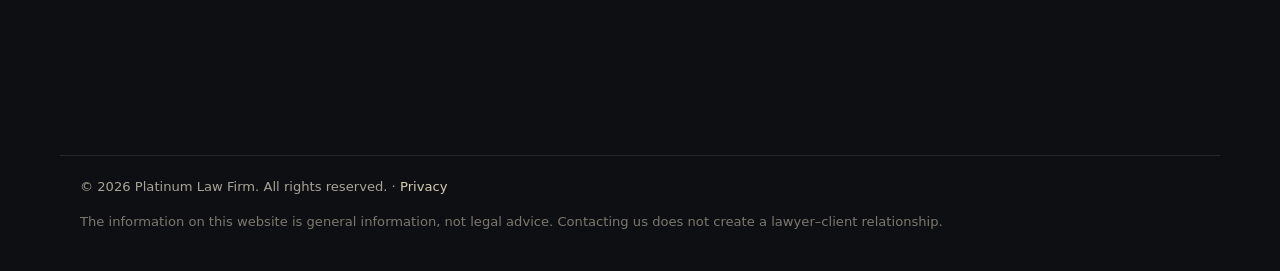
==== commit 6965301c: "Add gentle scroll animations across the site (GSAP) Hero text rises in on load, content fades up as " ====
--- a/about/index.html
+++ b/about/index.html
@@ -3,7 +3,7 @@
 <head>
 <meta charset="utf-8">
 <meta name="viewport" content="width=device-width, initial-scale=1">
-<meta http-equiv="Content-Security-Policy" content="default-src 'self'; img-src 'self' data:; style-src 'self' https://fonts.googleapis.com; font-src https://fonts.gstatic.com; script-src 'self'; frame-src 'none'; object-src 'none'; base-uri 'self'; form-action 'none'">
+<meta http-equiv="Content-Security-Policy" content="default-src 'self'; img-src 'self' data: https://images.pexels.com; media-src https://videos.pexels.com; style-src 'self' https://fonts.googleapis.com; font-src https://fonts.gstatic.com; script-src 'self'; frame-src 'none'; object-src 'none'; base-uri 'self'; form-action 'none'">
 <meta name="referrer" content="strict-origin-when-cross-origin">
 <title>About | Platinum Law Firm</title>
 <meta name="description" content="About Platinum Law Firm: our history, mission, vision and values. Serving Toronto, Markham and all of Ontario.">
@@ -16,7 +16,8 @@
 <link rel="preconnect" href="https://fonts.googleapis.com">
 <link rel="preconnect" href="https://fonts.gstatic.com" crossorigin>
 <link rel="stylesheet" href="https://fonts.googleapis.com/css2?family=Cormorant+Garamond:wght@500;600&family=Poppins:wght@300;400;500;600&display=swap">
-<link rel="stylesheet" href="/css/styles.css">
+<link rel="stylesheet" href="/css/styles.css?v=3a42aa8bfe">
+<script src="/js/motion-init.js?v=614da2cd3e"></script>
 <script type="application/ld+json">{"@context":"https://schema.org","@type":"LegalService","name":"Platinum Law Firm","url":"https://www.platinumlawfirm.ca/","telephone":"+14375570010","email":"contact@platinumlawfirm.ca","address":{"@type":"PostalAddress","streetAddress":"10 Greensborough Village Circle","addressLocality":"Markham","addressRegion":"ON","postalCode":"L6E 1M4","addressCountry":"CA"},"openingHours":"Mo-Fr 09:00-17:00","areaServed":"Ontario"}</script>
 </head>
 <body>
@@ -63,6 +64,9 @@
 <p class="disclaimer">The information on this website is general information, not legal advice. Contacting us does not create a lawyer–client relationship.</p></div>
 </footer>
 <a class="wa" href="https://wa.me/14375570010" target="_blank" rel="noopener noreferrer" aria-label="Chat with us on WhatsApp"><svg viewBox="0 0 24 24" aria-hidden="true"><path fill="currentColor" d="M12 2a10 10 0 0 0-8.6 15.1L2 22l5-1.3A10 10 0 1 0 12 2Zm0 18.2a8.2 8.2 0 0 1-4.2-1.2l-.3-.2-3 .8.8-2.9-.2-.3A8.2 8.2 0 1 1 12 20.2Zm4.5-6.1c-.2-.1-1.5-.7-1.7-.8s-.4-.1-.6.1-.7.8-.8 1-.3.2-.5.1a6.7 6.7 0 0 1-3.3-2.9c-.3-.4.2-.4.7-1.4a.5.5 0 0 0 0-.4l-.8-1.8c-.2-.5-.4-.4-.6-.4h-.5a1 1 0 0 0-.7.3 3 3 0 0 0-.9 2.2 5.2 5.2 0 0 0 1.1 2.7 11.8 11.8 0 0 0 4.5 4c1.7.7 2.3.8 3.2.6a2.7 2.7 0 0 0 1.8-1.2 2.2 2.2 0 0 0 .1-1.3c0-.1-.2-.2-.5-.3Z"/></svg><span>Chat with us</span></a>
-<script src="/js/site.js" defer></script>
+<script src="/js/site.js?v=e54e2f7139" defer></script>
+<script src="/js/vendor/gsap.min.js?v=3.13.0" defer></script>
+<script src="/js/vendor/ScrollTrigger.min.js?v=3.13.0" defer></script>
+<script src="/js/motion.js?v=7a18df95eb" defer></script>
 </body>
 </html>
--- a/css/styles.css
+++ b/css/styles.css
@@ -50,6 +50,14 @@
   linear-gradient(160deg,#101216 0%,#1b1e24 60%,#24211b 100%);color:#e9e3d8;padding:110px 0 120px;position:relative;overflow:hidden}
 .hero:after{content:"";position:absolute;inset:auto 0 0 0;height:1px;background:linear-gradient(90deg,transparent,var(--gold),transparent)}
 .hero h1{color:#fff;max-width:14ch}
+/* Home hero background video */
+.hero-has-video{padding:150px 0 160px;background:#101216}
+.hero-video{position:absolute;inset:0;width:100%;height:100%;object-fit:cover;z-index:0}
+.hero-shade{position:absolute;inset:0;z-index:0;background:
+  linear-gradient(90deg,rgba(12,13,16,.88) 0%,rgba(12,13,16,.62) 55%,rgba(12,13,16,.35) 100%),
+  linear-gradient(0deg,rgba(12,13,16,.55),transparent 40%)}
+.hero-has-video .wrap{position:relative;z-index:1}
+@media (prefers-reduced-motion:reduce){.hero-video{display:none}}
 .hero .lead{font-size:1.12rem;max-width:60ch;color:#cfc8bb;font-weight:300}
 .hero-actions{display:flex;flex-wrap:wrap;gap:12px;margin-top:28px}
 .hero-sm{padding:72px 0 76px}
@@ -129,6 +137,8 @@
   .hide-sm{display:none}
   .section{padding:60px 0}
   .hero{padding:72px 0 80px}
+  .hero-has-video{padding:96px 0 104px}
+  .hero-shade{background:rgba(12,13,16,.7)}
   .footer-grid{grid-template-columns:1fr}
   .wa span{display:none}
   .wa{padding:12px}
@@ -141,3 +151,12 @@
 address + address{margin-top:.9rem}
 .contact-more address + p + p + h2{margin-top:1.6rem}
 .site-footer address + p{margin-top:.9rem}
+
+/* Scroll animations (js/motion.js). Hero text starts hidden only when motion is on;
+   if the script never runs, it shows anyway after 2.5 seconds. */
+html.motion:not(.motion-ready) .hero .wrap > *{opacity:0;animation:pl-show 0s linear 2.5s forwards}
+@keyframes pl-show{to{opacity:1}}
+.is-revealing{transition:none!important}
+.site-header{transition:box-shadow .3s ease}
+.site-header.is-scrolled{box-shadow:0 10px 24px -14px rgba(0,0,0,.55)}
+.hero-video{will-change:transform}
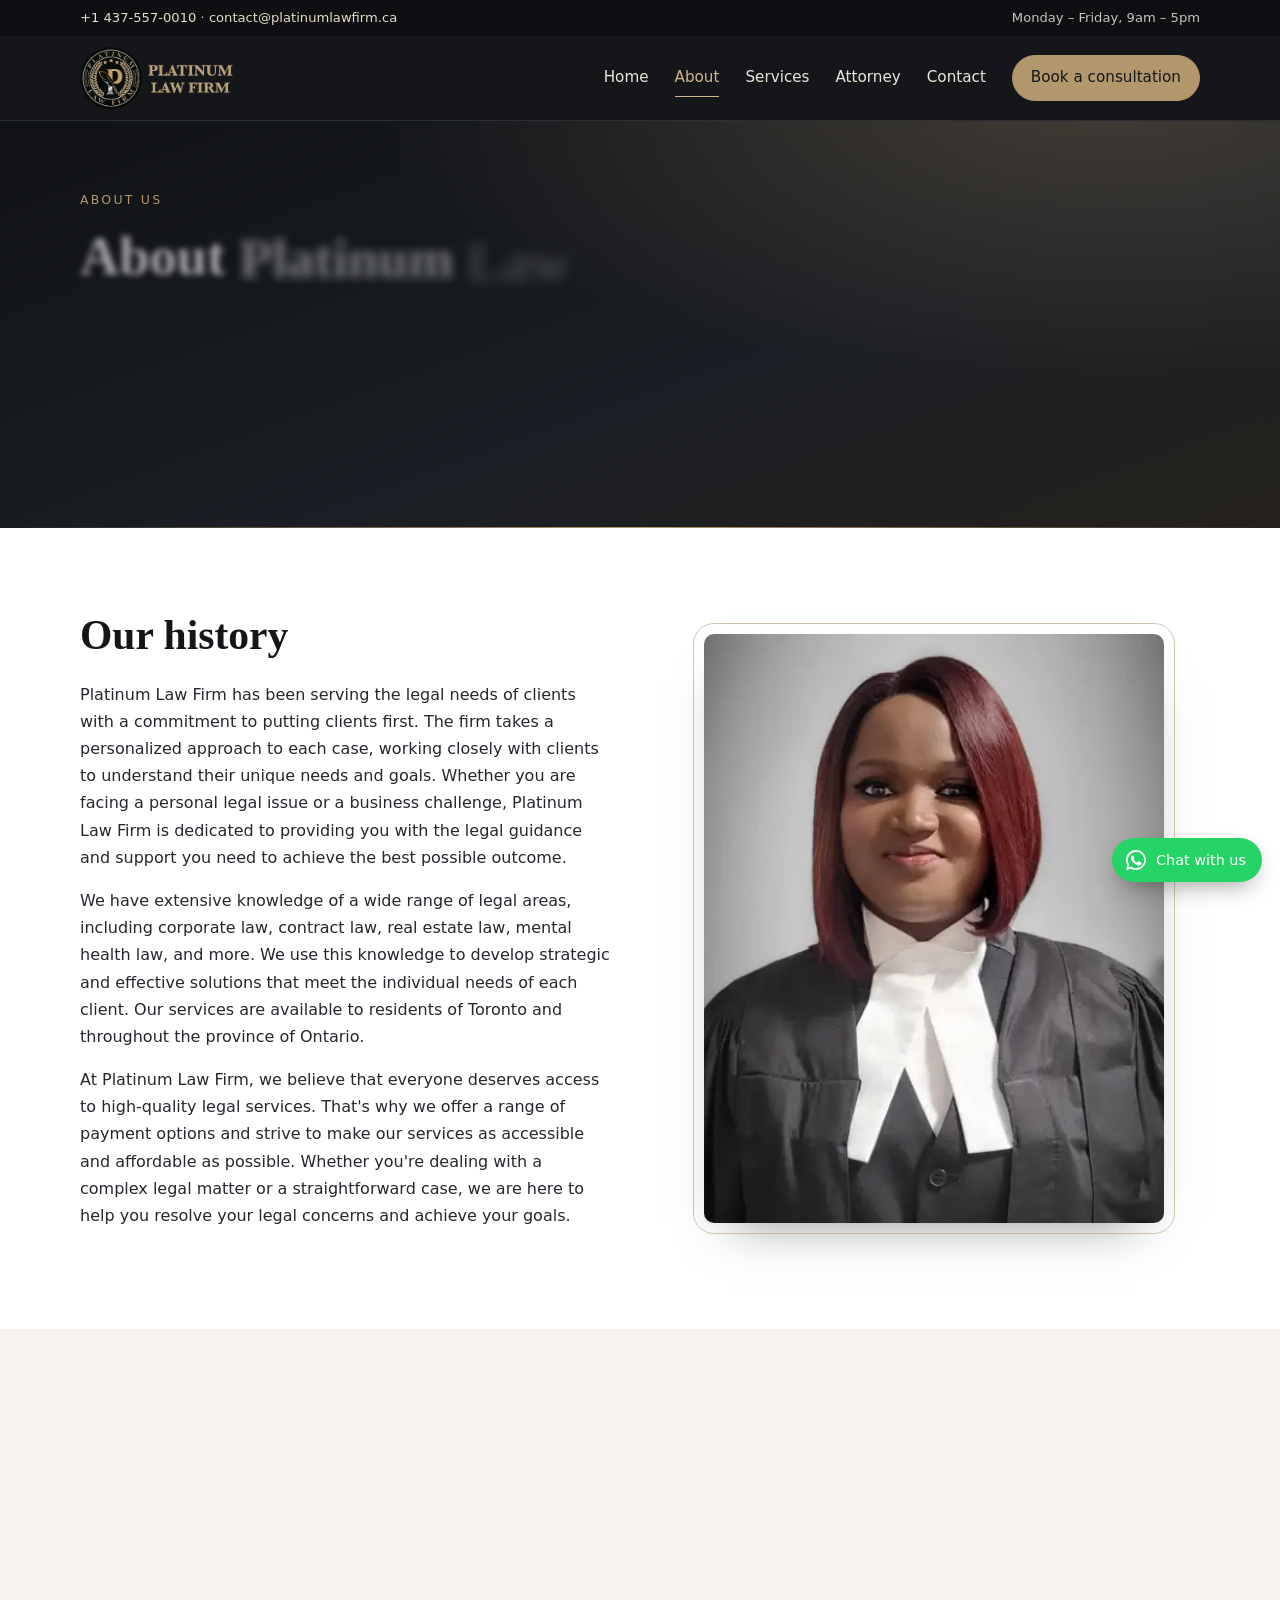
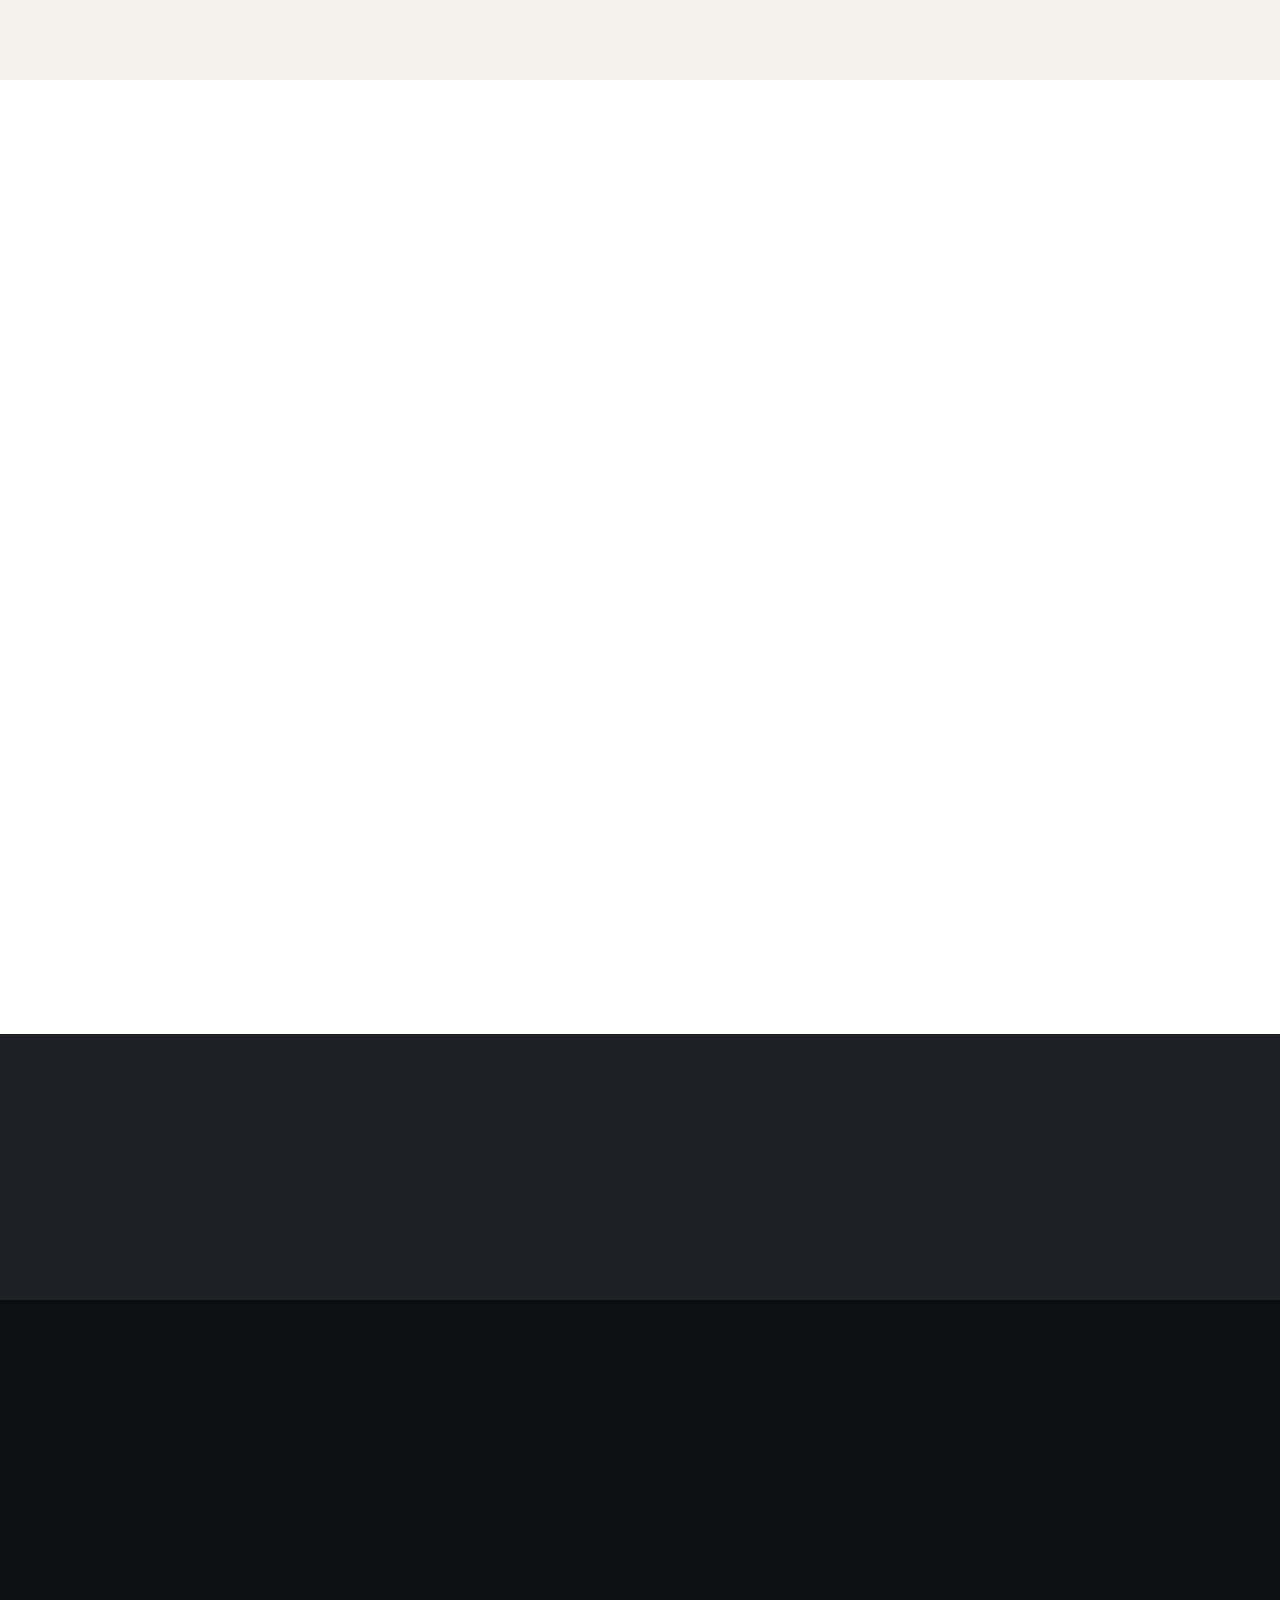
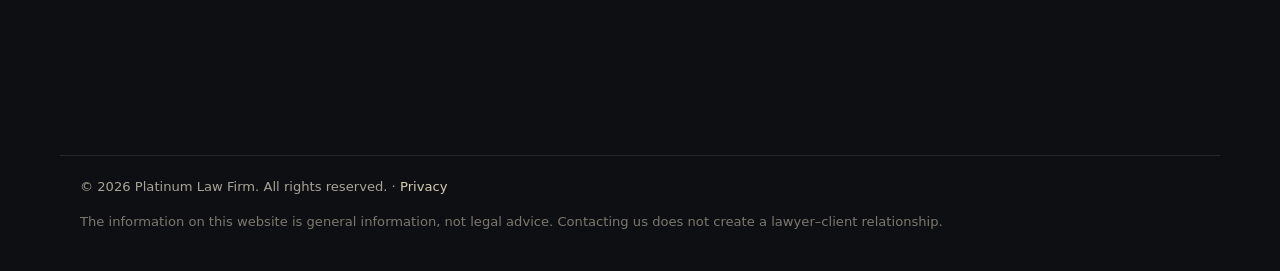
==== commit c934797a: "Add headline reveal, card glow and design polish on top of the scroll animations Co-Authored-By: Cla" ====
--- a/about/index.html
+++ b/about/index.html
@@ -16,7 +16,7 @@
 <link rel="preconnect" href="https://fonts.googleapis.com">
 <link rel="preconnect" href="https://fonts.gstatic.com" crossorigin>
 <link rel="stylesheet" href="https://fonts.googleapis.com/css2?family=Cormorant+Garamond:wght@500;600&family=Poppins:wght@300;400;500;600&display=swap">
-<link rel="stylesheet" href="/css/styles.css?v=3a42aa8bfe">
+<link rel="stylesheet" href="/css/styles.css?v=a57ac23fb1">
 <script src="/js/motion-init.js?v=614da2cd3e"></script>
 <script type="application/ld+json">{"@context":"https://schema.org","@type":"LegalService","name":"Platinum Law Firm","url":"https://www.platinumlawfirm.ca/","telephone":"+14375570010","email":"contact@platinumlawfirm.ca","address":{"@type":"PostalAddress","streetAddress":"10 Greensborough Village Circle","addressLocality":"Markham","addressRegion":"ON","postalCode":"L6E 1M4","addressCountry":"CA"},"openingHours":"Mo-Fr 09:00-17:00","areaServed":"Ontario"}</script>
 </head>
@@ -44,7 +44,7 @@
   <div><h3>Our vision</h3><p>Our vision is to provide excellent legal services that best suit our clients' needs.</p></div>
   <div><h3>Our values</h3><p>Professionalism, integrity and excellence.</p></div>
 </div></section>
-<section class="section"><div class="wrap"><p class="eyebrow">What we do</p><h2>Practice areas</h2><div class="cards"><a class="card" href="/mental-health-law/"><svg class="icon" viewBox="0 0 24 24" aria-hidden="true" fill="none" stroke="currentColor" stroke-width="1.6" stroke-linecap="round" stroke-linejoin="round"><path d="M9.5 4a3.5 3.5 0 0 0-3.4 4.3A3.5 3.5 0 0 0 6 15a3 3 0 0 0 3.5 3.5V4ZM14.5 4a3.5 3.5 0 0 1 3.4 4.3A3.5 3.5 0 0 1 18 15a3 3 0 0 1-3.5 3.5V4ZM9.5 4h5M9.5 18.5h5"/></svg><h3>Mental Health Law</h3><p>We provide respectful and confidential legal advice and representation to people affected by mental health and capacity issues, and to the families who support them.</p><span class="more">Learn more →</span></a><a class="card" href="/business-law/"><svg class="icon" viewBox="0 0 24 24" aria-hidden="true" fill="none" stroke="currentColor" stroke-width="1.6" stroke-linecap="round" stroke-linejoin="round"><path d="M4 8h16v11H4zM9 8V5h6v3M4 13h16"/></svg><h3>Business Law</h3><p>We offer expert legal solutions to meet the unique needs of businesses, from contract review to employment disputes and everything in between. We help our clients achieve their goals and protect their rights.</p><span class="more">Learn more →</span></a><a class="card" href="/real-estate-law/"><svg class="icon" viewBox="0 0 24 24" aria-hidden="true" fill="none" stroke="currentColor" stroke-width="1.6" stroke-linecap="round" stroke-linejoin="round"><path d="M3 11 12 4l9 7M5 10v10h14V10M10 20v-6h4v6"/></svg><h3>Real Estate Law</h3><p>We provide comprehensive legal advice and representation in real estate law, from residential to commercial transactions, to help clients protect their interests and achieve their real estate goals.</p><span class="more">Learn more →</span></a><a class="card" href="/wills-and-estates/"><svg class="icon" viewBox="0 0 24 24" aria-hidden="true" fill="none" stroke="currentColor" stroke-width="1.6" stroke-linecap="round" stroke-linejoin="round"><path d="M7 3h7l4 4v14H7zM14 3v4h4M10 12h5M10 16h5"/></svg><h3>Wills and Estates</h3><p>We provide comprehensive legal advice and representation in wills and estates, to help clients create a solid estate plan that meets their unique needs and protects their loved ones.</p><span class="more">Learn more →</span></a><a class="card" href="/notary-public/"><svg class="icon" viewBox="0 0 24 24" aria-hidden="true" fill="none" stroke="currentColor" stroke-width="1.6" stroke-linecap="round" stroke-linejoin="round"><path d="M12 3 4 7v2h16V7l-8-4ZM6 9v8M10 9v8M14 9v8M18 9v8M4 19h16"/></svg><h3>Notary Public</h3><p>We offer fast and reliable notary public services to individuals and businesses, to help complete legal documents, affirmations, and declarations.</p><span class="more">Learn more →</span></a></div></div></section>
+<section class="section"><div class="wrap"><p class="eyebrow">What we do</p><h2>Practice areas</h2><div class="cards"><a class="card" href="/mental-health-law/"><svg class="icon" viewBox="0 0 24 24" aria-hidden="true" fill="none" stroke="currentColor" stroke-width="1.6" stroke-linecap="round" stroke-linejoin="round"><path d="M9.5 4a3.5 3.5 0 0 0-3.4 4.3A3.5 3.5 0 0 0 6 15a3 3 0 0 0 3.5 3.5V4ZM14.5 4a3.5 3.5 0 0 1 3.4 4.3A3.5 3.5 0 0 1 18 15a3 3 0 0 1-3.5 3.5V4ZM9.5 4h5M9.5 18.5h5"/></svg><h3>Mental Health Law</h3><p>We provide respectful and confidential legal advice and representation to people affected by mental health and capacity issues, and to the families who support them.</p><span class="more">Learn more <span class="arr" aria-hidden="true">→</span></span></a><a class="card" href="/business-law/"><svg class="icon" viewBox="0 0 24 24" aria-hidden="true" fill="none" stroke="currentColor" stroke-width="1.6" stroke-linecap="round" stroke-linejoin="round"><path d="M4 8h16v11H4zM9 8V5h6v3M4 13h16"/></svg><h3>Business Law</h3><p>We offer expert legal solutions to meet the unique needs of businesses, from contract review to employment disputes and everything in between. We help our clients achieve their goals and protect their rights.</p><span class="more">Learn more <span class="arr" aria-hidden="true">→</span></span></a><a class="card" href="/real-estate-law/"><svg class="icon" viewBox="0 0 24 24" aria-hidden="true" fill="none" stroke="currentColor" stroke-width="1.6" stroke-linecap="round" stroke-linejoin="round"><path d="M3 11 12 4l9 7M5 10v10h14V10M10 20v-6h4v6"/></svg><h3>Real Estate Law</h3><p>We provide comprehensive legal advice and representation in real estate law, from residential to commercial transactions, to help clients protect their interests and achieve their real estate goals.</p><span class="more">Learn more <span class="arr" aria-hidden="true">→</span></span></a><a class="card" href="/wills-and-estates/"><svg class="icon" viewBox="0 0 24 24" aria-hidden="true" fill="none" stroke="currentColor" stroke-width="1.6" stroke-linecap="round" stroke-linejoin="round"><path d="M7 3h7l4 4v14H7zM14 3v4h4M10 12h5M10 16h5"/></svg><h3>Wills and Estates</h3><p>We provide comprehensive legal advice and representation in wills and estates, to help clients create a solid estate plan that meets their unique needs and protects their loved ones.</p><span class="more">Learn more <span class="arr" aria-hidden="true">→</span></span></a><a class="card" href="/notary-public/"><svg class="icon" viewBox="0 0 24 24" aria-hidden="true" fill="none" stroke="currentColor" stroke-width="1.6" stroke-linecap="round" stroke-linejoin="round"><path d="M12 3 4 7v2h16V7l-8-4ZM6 9v8M10 9v8M14 9v8M18 9v8M4 19h16"/></svg><h3>Notary Public</h3><p>We offer fast and reliable notary public services to individuals and businesses, to help complete legal documents, affirmations, and declarations.</p><span class="more">Learn more <span class="arr" aria-hidden="true">→</span></span></a></div></div></section>
 <section class="cta"><div class="wrap cta-inner">
   <div><p class="eyebrow">Let us help you</p><h2>Looking for legal assistance?</h2>
   <p>Call <a href="tel:+14375570010">+1 437-557-0010</a> or email <a href="mailto:contact@platinumlawfirm.ca">contact@platinumlawfirm.ca</a>. Monday – Friday, 9am – 5pm.</p></div>
@@ -64,9 +64,9 @@
 <p class="disclaimer">The information on this website is general information, not legal advice. Contacting us does not create a lawyer–client relationship.</p></div>
 </footer>
 <a class="wa" href="https://wa.me/14375570010" target="_blank" rel="noopener noreferrer" aria-label="Chat with us on WhatsApp"><svg viewBox="0 0 24 24" aria-hidden="true"><path fill="currentColor" d="M12 2a10 10 0 0 0-8.6 15.1L2 22l5-1.3A10 10 0 1 0 12 2Zm0 18.2a8.2 8.2 0 0 1-4.2-1.2l-.3-.2-3 .8.8-2.9-.2-.3A8.2 8.2 0 1 1 12 20.2Zm4.5-6.1c-.2-.1-1.5-.7-1.7-.8s-.4-.1-.6.1-.7.8-.8 1-.3.2-.5.1a6.7 6.7 0 0 1-3.3-2.9c-.3-.4.2-.4.7-1.4a.5.5 0 0 0 0-.4l-.8-1.8c-.2-.5-.4-.4-.6-.4h-.5a1 1 0 0 0-.7.3 3 3 0 0 0-.9 2.2 5.2 5.2 0 0 0 1.1 2.7 11.8 11.8 0 0 0 4.5 4c1.7.7 2.3.8 3.2.6a2.7 2.7 0 0 0 1.8-1.2 2.2 2.2 0 0 0 .1-1.3c0-.1-.2-.2-.5-.3Z"/></svg><span>Chat with us</span></a>
-<script src="/js/site.js?v=e54e2f7139" defer></script>
+<script src="/js/site.js?v=509a67ecdc" defer></script>
 <script src="/js/vendor/gsap.min.js?v=3.13.0" defer></script>
 <script src="/js/vendor/ScrollTrigger.min.js?v=3.13.0" defer></script>
-<script src="/js/motion.js?v=7a18df95eb" defer></script>
+<script src="/js/motion.js?v=db6eb6a455" defer></script>
 </body>
 </html>
--- a/css/styles.css
+++ b/css/styles.css
@@ -152,11 +152,103 @@
 .contact-more address + p + p + h2{margin-top:1.6rem}
 .site-footer address + p{margin-top:.9rem}
 
-/* Scroll animations (js/motion.js). Hero text starts hidden only when motion is on;
+/* Animations (js/motion.js). Hero text starts hidden only when motion is on;
    if the script never runs, it shows anyway after 2.5 seconds. */
 html.motion:not(.motion-ready) .hero .wrap > *{opacity:0;animation:pl-show 0s linear 2.5s forwards}
 @keyframes pl-show{to{opacity:1}}
 .is-revealing{transition:none!important}
-.site-header{transition:box-shadow .3s ease}
-.site-header.is-scrolled{box-shadow:0 10px 24px -14px rgba(0,0,0,.55)}
+.hero h1 .w{display:inline-block;will-change:transform,filter}
 .hero-video{will-change:transform}
+
+/* Gold line under the hero draws out from the centre */
+.hero:after{transform-origin:50% 50%;transition:transform 1.4s cubic-bezier(.2,.7,.2,1)}
+html.motion:not(.hero-line-in) .hero:after{transform:scaleX(0)}
+
+/* Gold line above mission / vision / values draws across */
+.values > div{border-top:0;position:relative;padding-top:20px}
+.values > div:before{content:"";position:absolute;left:0;top:0;width:100%;height:2px;background:var(--gold);transform-origin:0 50%;transition:transform 1s cubic-bezier(.2,.7,.2,1)}
+html.motion .values > div:not(.is-drawn):before{transform:scaleX(0)}
+.values > div:nth-child(2):before{transition-delay:.12s}
+.values > div:nth-child(3):before{transition-delay:.24s}
+
+/* ---------- Design polish ---------- */
+/* Header: soft shadow and a slightly slimmer bar once you scroll */
+.site-header{transition:box-shadow .3s ease,background-color .3s ease}
+.site-header .wrap{transition:min-height .3s ease}
+.brand img{transition:height .3s ease}
+.site-header.is-scrolled{box-shadow:0 10px 24px -14px rgba(0,0,0,.55);background:rgba(20,22,26,.97)}
+.site-header.is-scrolled .wrap{min-height:70px}
+.site-header.is-scrolled .brand img{height:52px}
+
+/* Menu links: a thin gold underline slides in on hover and marks the current page */
+.nav a:not(.btn){position:relative;padding:6px 0}
+.nav a:not(.btn):after{content:"";position:absolute;left:0;right:0;bottom:0;height:1px;background:var(--gold-2);transform:scaleX(0);transform-origin:0 50%;transition:transform .3s ease}
+.nav a:not(.btn):hover:after,.nav a[aria-current=page]:after{transform:scaleX(1)}
+.menu-btn{min-height:44px;transition:border-color .2s,color .2s}
+.menu-btn:hover{border-color:var(--gold);color:var(--gold-2)}
+
+/* Buttons: gentle lift with a warm shadow; a quick press-down when tapped */
+.btn{transition:background .25s,transform .25s,box-shadow .25s,border-color .25s}
+.btn:hover{transform:translateY(-2px);box-shadow:0 12px 24px -12px rgba(177,151,107,.75)}
+.btn:active{transform:translateY(0);box-shadow:none}
+.btn-ghost:hover,.btn-ghost-dark:hover{box-shadow:none;border-color:var(--gold-2)}
+.link{background:linear-gradient(currentColor,currentColor) 0 100%/0 1px no-repeat;transition:background-size .3s ease,color .2s}
+.link:hover{background-size:100% 1px}
+
+/* Practice-area cards: lift, gold edge, icon tint and a sliding arrow */
+.card{position:relative;overflow:hidden;transition:border-color .3s,box-shadow .3s,transform .3s}
+.card:hover{transform:translateY(-4px);box-shadow:0 22px 40px -24px rgba(20,22,26,.45)}
+.card:before{content:"";position:absolute;left:0;top:0;height:3px;width:100%;background:linear-gradient(90deg,var(--gold-dark),var(--gold-2));transform:scaleX(0);transform-origin:0 50%;transition:transform .4s ease}
+.card:hover:before,.card:focus-visible:before{transform:scaleX(1)}
+.card .icon{transition:transform .3s ease,color .3s ease}
+.card:hover .icon{transform:translateY(-2px);color:var(--gold-dark)}
+.card .arr{display:inline-block;transition:transform .3s ease}
+.card:hover .arr{transform:translateX(5px)}
+.card > *{position:relative}
+
+/* Soft gold glow that follows the mouse over cards (desktop only, js/site.js) */
+.has-glow:after{content:"";position:absolute;inset:0;pointer-events:none;opacity:0;transition:opacity .35s ease;
+  background:radial-gradient(320px circle at var(--mx,50%) var(--my,50%),rgba(177,151,107,.13),transparent 65%)}
+.has-glow:hover:after{opacity:1}
+.contact-card.has-glow:after{background:radial-gradient(260px circle at var(--mx,50%) var(--my,50%),rgba(205,182,138,.16),transparent 65%)}
+
+/* Contact cards: lift and a thin gold edge */
+.contact-card{position:relative;overflow:hidden;border:1px solid transparent;transition:transform .3s,border-color .3s,box-shadow .3s}
+.contact-card:hover{transform:translateY(-4px);border-color:rgba(205,182,138,.45);box-shadow:0 20px 36px -22px rgba(0,0,0,.6)}
+
+/* Portrait: thin gold frame offset behind the photo */
+.split > .portrait{position:relative}
+.portrait{outline:1px solid rgba(177,151,107,.55);outline-offset:10px;transition:outline-offset .9s cubic-bezier(.2,.7,.2,1),outline-color .9s}
+html.motion .portrait:not(.is-framed){outline-offset:0;outline-color:transparent}
+
+/* Practice-area side list: active page gets a gold marker */
+.aside li a{transition:background .2s,color .2s,padding-left .2s}
+.aside li a:hover{padding-left:24px}
+.aside li a[aria-current=page]{box-shadow:inset 3px 0 0 var(--gold)}
+
+/* Check-mark lists and notes read a little more comfortably */
+.checks{gap:12px}
+.note{line-height:1.65}
+
+/* WhatsApp button lifts slightly */
+.wa{transition:transform .25s ease,box-shadow .25s ease,filter .2s}
+.wa:hover{transform:translateY(-2px);box-shadow:0 16px 28px -10px rgba(0,0,0,.45)}
+
+/* Mobile menu slides down instead of popping in */
+@media (max-width:960px){
+  .nav.open{animation:pl-drop .25s ease-out}
+  .nav a:not(.btn){padding:8px 0}
+  .nav a:not(.btn):after{display:none}
+  .nav a[aria-current=page]{color:var(--gold-2)}
+}
+@keyframes pl-drop{from{opacity:0;transform:translateY(-8px)}to{opacity:1;transform:none}}
+@media (max-width:600px){
+  .portrait{outline-offset:6px}
+  .hero-actions .btn{flex:1 1 auto;text-align:center}
+}
+
+/* Visitors who ask for less motion: everything shows at once, nothing moves */
+@media (prefers-reduced-motion:reduce){
+  .card:hover,.contact-card:hover,.btn:hover,.wa:hover{transform:none}
+  .nav.open{animation:none}
+}
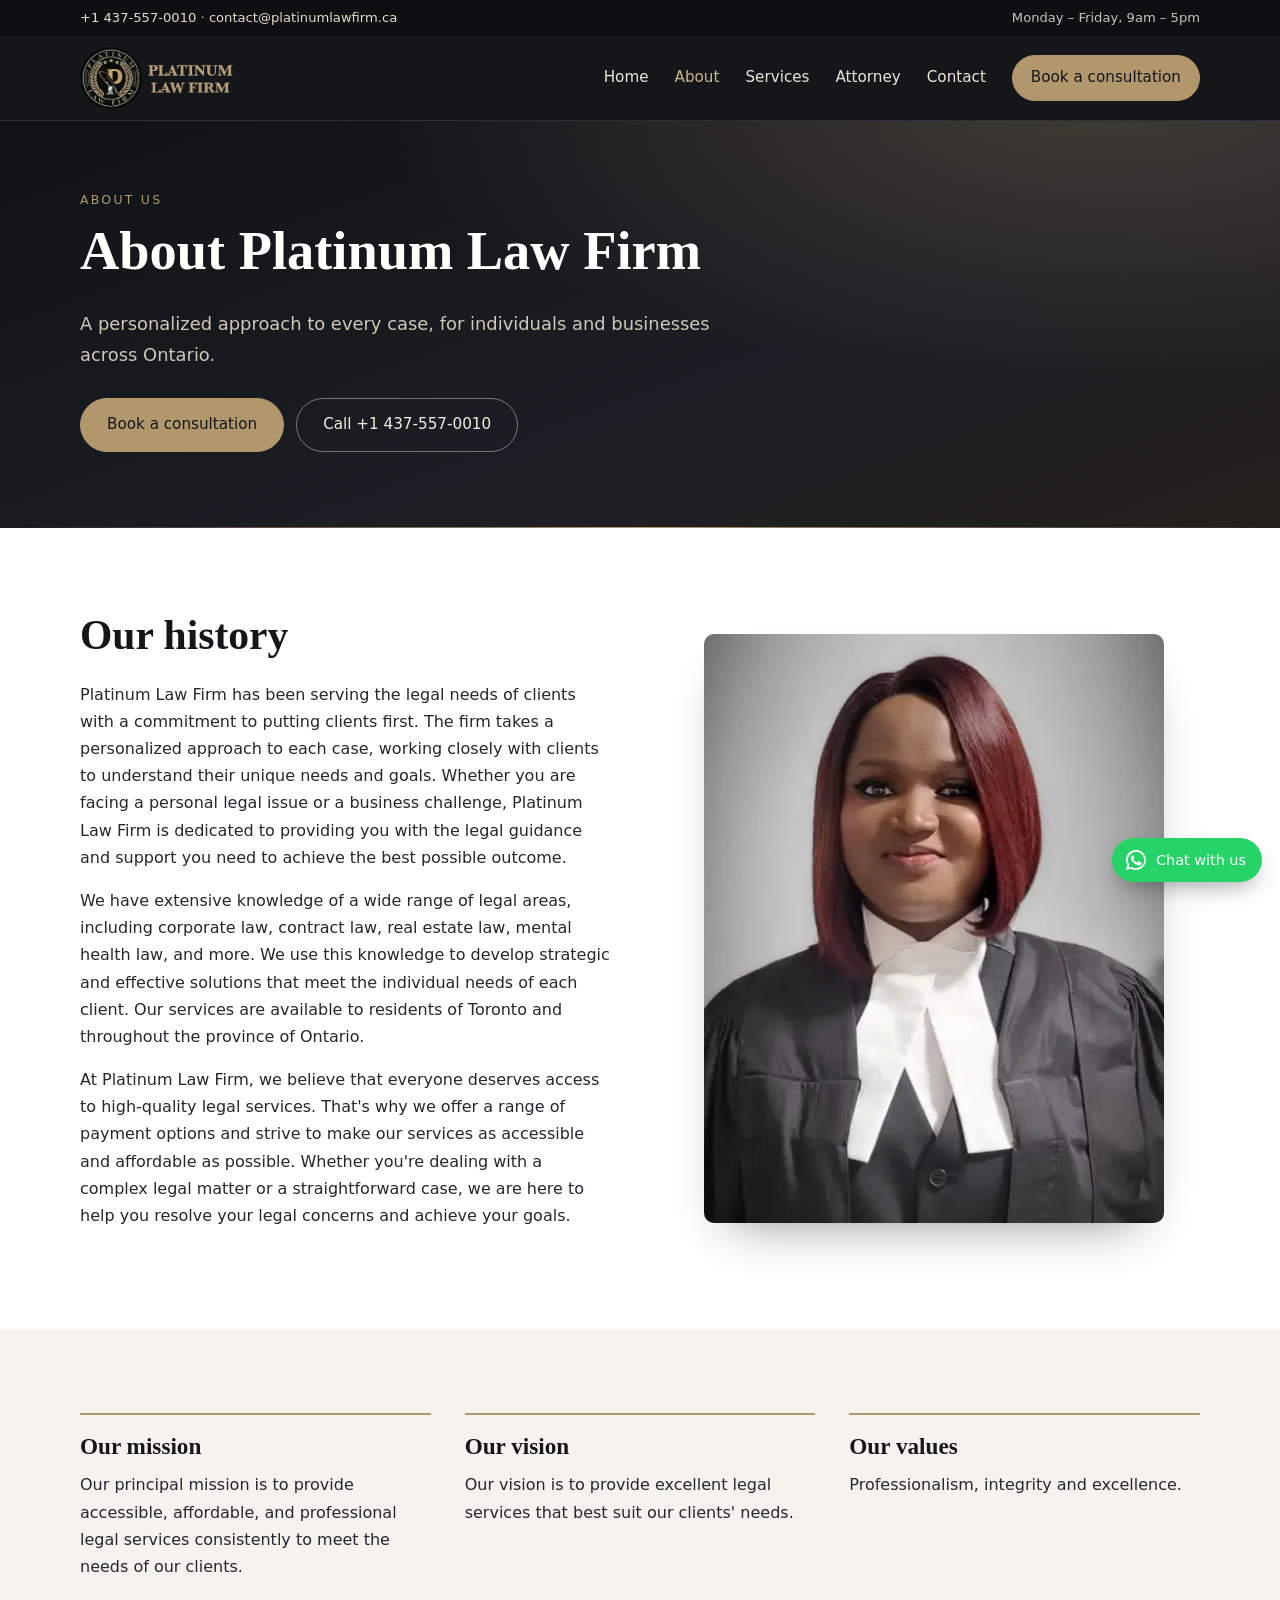
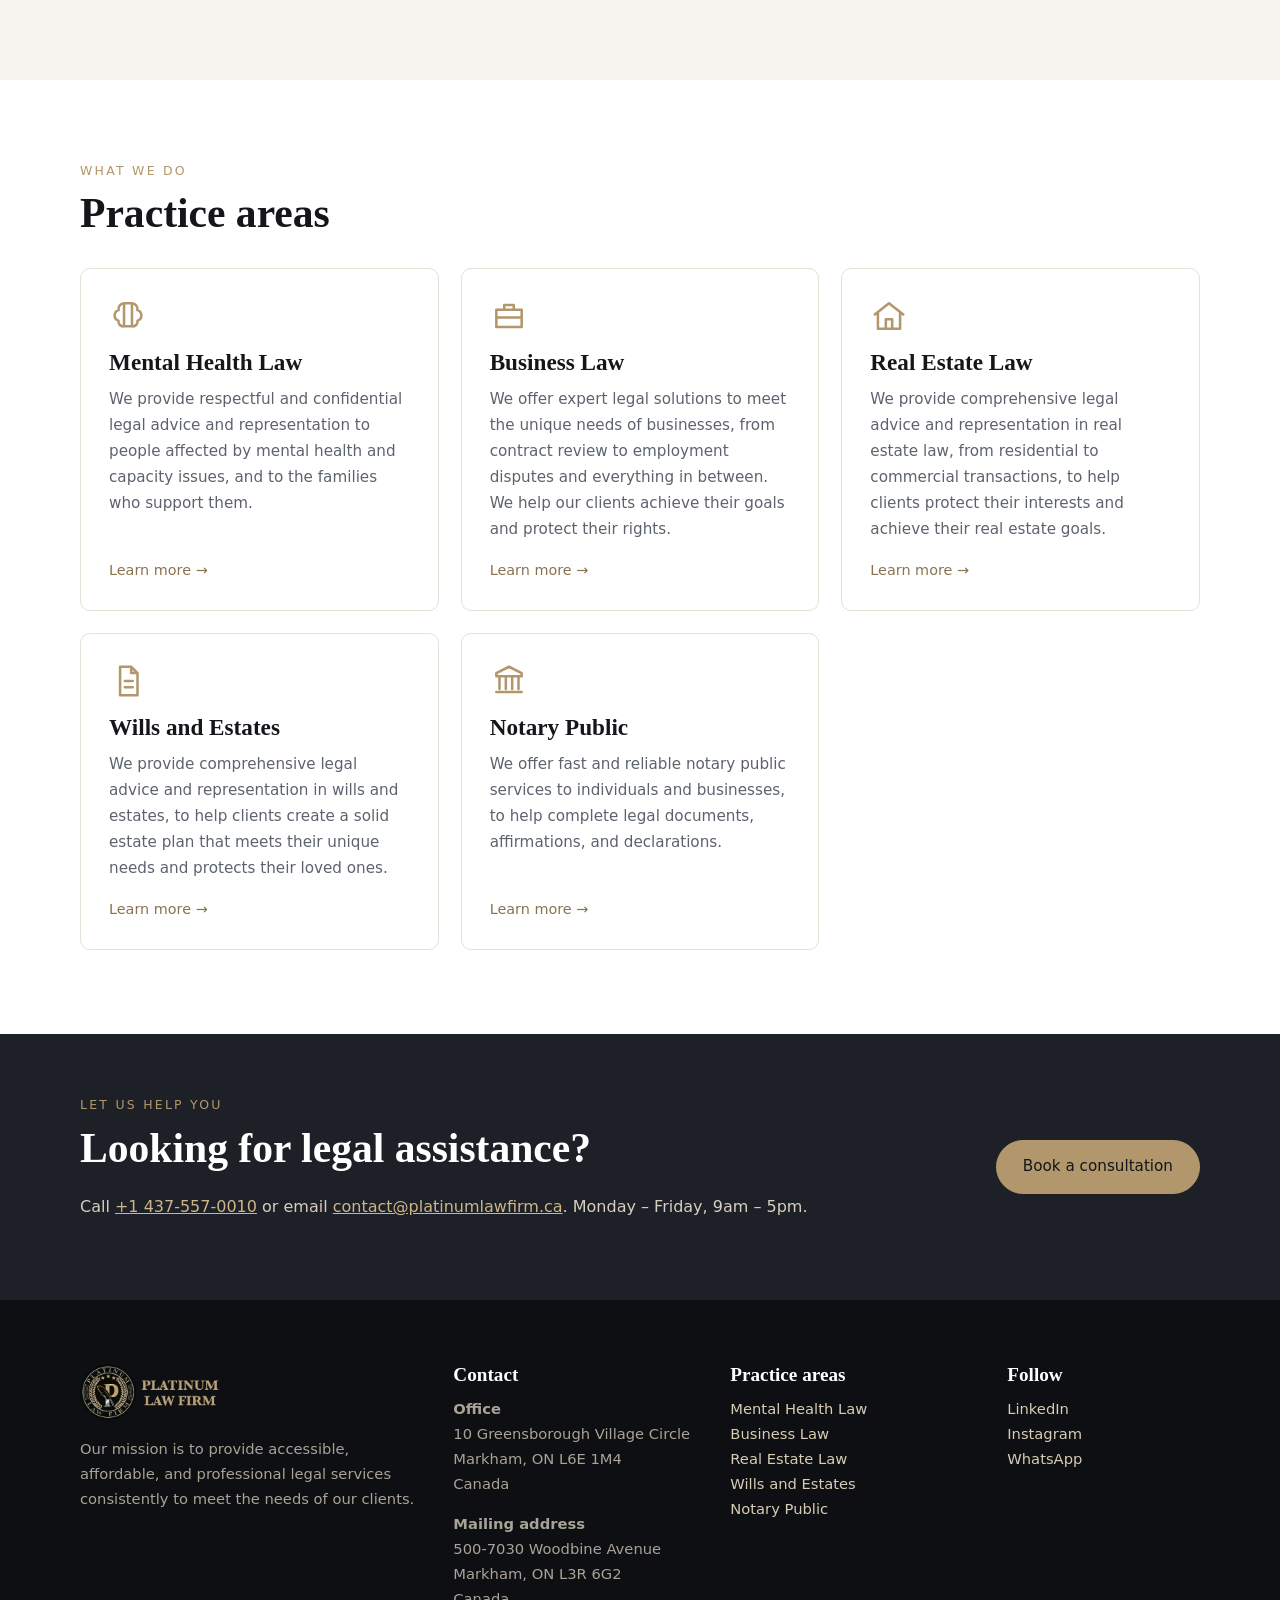
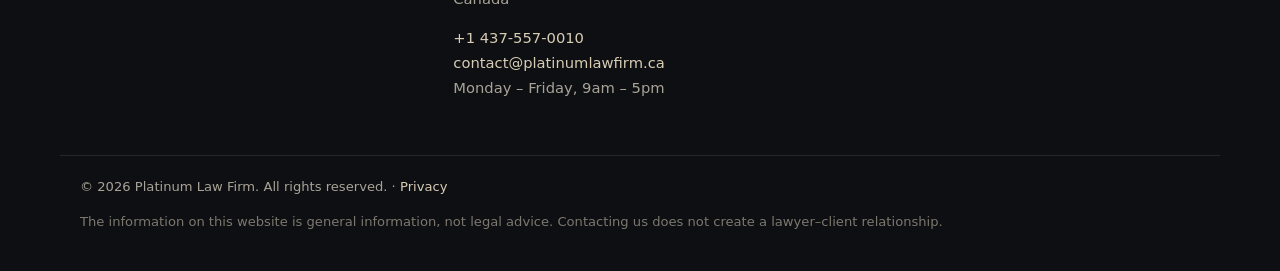
==== commit f6c3cd23: "Show the firm's Google reviews on the home page Adds a "What our clients say" section with the 4.8 G" ====
--- a/about/index.html
+++ b/about/index.html
@@ -16,8 +16,7 @@
 <link rel="preconnect" href="https://fonts.googleapis.com">
 <link rel="preconnect" href="https://fonts.gstatic.com" crossorigin>
 <link rel="stylesheet" href="https://fonts.googleapis.com/css2?family=Cormorant+Garamond:wght@500;600&family=Poppins:wght@300;400;500;600&display=swap">
-<link rel="stylesheet" href="/css/styles.css?v=a57ac23fb1">
-<script src="/js/motion-init.js?v=614da2cd3e"></script>
+<link rel="stylesheet" href="/css/styles.css?v=8751308770">
 <script type="application/ld+json">{"@context":"https://schema.org","@type":"LegalService","name":"Platinum Law Firm","url":"https://www.platinumlawfirm.ca/","telephone":"+14375570010","email":"contact@platinumlawfirm.ca","address":{"@type":"PostalAddress","streetAddress":"10 Greensborough Village Circle","addressLocality":"Markham","addressRegion":"ON","postalCode":"L6E 1M4","addressCountry":"CA"},"openingHours":"Mo-Fr 09:00-17:00","areaServed":"Ontario"}</script>
 </head>
 <body>
@@ -44,7 +43,7 @@
   <div><h3>Our vision</h3><p>Our vision is to provide excellent legal services that best suit our clients' needs.</p></div>
   <div><h3>Our values</h3><p>Professionalism, integrity and excellence.</p></div>
 </div></section>
-<section class="section"><div class="wrap"><p class="eyebrow">What we do</p><h2>Practice areas</h2><div class="cards"><a class="card" href="/mental-health-law/"><svg class="icon" viewBox="0 0 24 24" aria-hidden="true" fill="none" stroke="currentColor" stroke-width="1.6" stroke-linecap="round" stroke-linejoin="round"><path d="M9.5 4a3.5 3.5 0 0 0-3.4 4.3A3.5 3.5 0 0 0 6 15a3 3 0 0 0 3.5 3.5V4ZM14.5 4a3.5 3.5 0 0 1 3.4 4.3A3.5 3.5 0 0 1 18 15a3 3 0 0 1-3.5 3.5V4ZM9.5 4h5M9.5 18.5h5"/></svg><h3>Mental Health Law</h3><p>We provide respectful and confidential legal advice and representation to people affected by mental health and capacity issues, and to the families who support them.</p><span class="more">Learn more <span class="arr" aria-hidden="true">→</span></span></a><a class="card" href="/business-law/"><svg class="icon" viewBox="0 0 24 24" aria-hidden="true" fill="none" stroke="currentColor" stroke-width="1.6" stroke-linecap="round" stroke-linejoin="round"><path d="M4 8h16v11H4zM9 8V5h6v3M4 13h16"/></svg><h3>Business Law</h3><p>We offer expert legal solutions to meet the unique needs of businesses, from contract review to employment disputes and everything in between. We help our clients achieve their goals and protect their rights.</p><span class="more">Learn more <span class="arr" aria-hidden="true">→</span></span></a><a class="card" href="/real-estate-law/"><svg class="icon" viewBox="0 0 24 24" aria-hidden="true" fill="none" stroke="currentColor" stroke-width="1.6" stroke-linecap="round" stroke-linejoin="round"><path d="M3 11 12 4l9 7M5 10v10h14V10M10 20v-6h4v6"/></svg><h3>Real Estate Law</h3><p>We provide comprehensive legal advice and representation in real estate law, from residential to commercial transactions, to help clients protect their interests and achieve their real estate goals.</p><span class="more">Learn more <span class="arr" aria-hidden="true">→</span></span></a><a class="card" href="/wills-and-estates/"><svg class="icon" viewBox="0 0 24 24" aria-hidden="true" fill="none" stroke="currentColor" stroke-width="1.6" stroke-linecap="round" stroke-linejoin="round"><path d="M7 3h7l4 4v14H7zM14 3v4h4M10 12h5M10 16h5"/></svg><h3>Wills and Estates</h3><p>We provide comprehensive legal advice and representation in wills and estates, to help clients create a solid estate plan that meets their unique needs and protects their loved ones.</p><span class="more">Learn more <span class="arr" aria-hidden="true">→</span></span></a><a class="card" href="/notary-public/"><svg class="icon" viewBox="0 0 24 24" aria-hidden="true" fill="none" stroke="currentColor" stroke-width="1.6" stroke-linecap="round" stroke-linejoin="round"><path d="M12 3 4 7v2h16V7l-8-4ZM6 9v8M10 9v8M14 9v8M18 9v8M4 19h16"/></svg><h3>Notary Public</h3><p>We offer fast and reliable notary public services to individuals and businesses, to help complete legal documents, affirmations, and declarations.</p><span class="more">Learn more <span class="arr" aria-hidden="true">→</span></span></a></div></div></section>
+<section class="section"><div class="wrap"><p class="eyebrow">What we do</p><h2>Practice areas</h2><div class="cards"><a class="card" href="/mental-health-law/"><svg class="icon" viewBox="0 0 24 24" aria-hidden="true" fill="none" stroke="currentColor" stroke-width="1.6" stroke-linecap="round" stroke-linejoin="round"><path d="M9.5 4a3.5 3.5 0 0 0-3.4 4.3A3.5 3.5 0 0 0 6 15a3 3 0 0 0 3.5 3.5V4ZM14.5 4a3.5 3.5 0 0 1 3.4 4.3A3.5 3.5 0 0 1 18 15a3 3 0 0 1-3.5 3.5V4ZM9.5 4h5M9.5 18.5h5"/></svg><h3>Mental Health Law</h3><p>We provide respectful and confidential legal advice and representation to people affected by mental health and capacity issues, and to the families who support them.</p><span class="more">Learn more →</span></a><a class="card" href="/business-law/"><svg class="icon" viewBox="0 0 24 24" aria-hidden="true" fill="none" stroke="currentColor" stroke-width="1.6" stroke-linecap="round" stroke-linejoin="round"><path d="M4 8h16v11H4zM9 8V5h6v3M4 13h16"/></svg><h3>Business Law</h3><p>We offer expert legal solutions to meet the unique needs of businesses, from contract review to employment disputes and everything in between. We help our clients achieve their goals and protect their rights.</p><span class="more">Learn more →</span></a><a class="card" href="/real-estate-law/"><svg class="icon" viewBox="0 0 24 24" aria-hidden="true" fill="none" stroke="currentColor" stroke-width="1.6" stroke-linecap="round" stroke-linejoin="round"><path d="M3 11 12 4l9 7M5 10v10h14V10M10 20v-6h4v6"/></svg><h3>Real Estate Law</h3><p>We provide comprehensive legal advice and representation in real estate law, from residential to commercial transactions, to help clients protect their interests and achieve their real estate goals.</p><span class="more">Learn more →</span></a><a class="card" href="/wills-and-estates/"><svg class="icon" viewBox="0 0 24 24" aria-hidden="true" fill="none" stroke="currentColor" stroke-width="1.6" stroke-linecap="round" stroke-linejoin="round"><path d="M7 3h7l4 4v14H7zM14 3v4h4M10 12h5M10 16h5"/></svg><h3>Wills and Estates</h3><p>We provide comprehensive legal advice and representation in wills and estates, to help clients create a solid estate plan that meets their unique needs and protects their loved ones.</p><span class="more">Learn more →</span></a><a class="card" href="/notary-public/"><svg class="icon" viewBox="0 0 24 24" aria-hidden="true" fill="none" stroke="currentColor" stroke-width="1.6" stroke-linecap="round" stroke-linejoin="round"><path d="M12 3 4 7v2h16V7l-8-4ZM6 9v8M10 9v8M14 9v8M18 9v8M4 19h16"/></svg><h3>Notary Public</h3><p>We offer fast and reliable notary public services to individuals and businesses, to help complete legal documents, affirmations, and declarations.</p><span class="more">Learn more →</span></a></div></div></section>
 <section class="cta"><div class="wrap cta-inner">
   <div><p class="eyebrow">Let us help you</p><h2>Looking for legal assistance?</h2>
   <p>Call <a href="tel:+14375570010">+1 437-557-0010</a> or email <a href="mailto:contact@platinumlawfirm.ca">contact@platinumlawfirm.ca</a>. Monday – Friday, 9am – 5pm.</p></div>
@@ -64,9 +63,6 @@
 <p class="disclaimer">The information on this website is general information, not legal advice. Contacting us does not create a lawyer–client relationship.</p></div>
 </footer>
 <a class="wa" href="https://wa.me/14375570010" target="_blank" rel="noopener noreferrer" aria-label="Chat with us on WhatsApp"><svg viewBox="0 0 24 24" aria-hidden="true"><path fill="currentColor" d="M12 2a10 10 0 0 0-8.6 15.1L2 22l5-1.3A10 10 0 1 0 12 2Zm0 18.2a8.2 8.2 0 0 1-4.2-1.2l-.3-.2-3 .8.8-2.9-.2-.3A8.2 8.2 0 1 1 12 20.2Zm4.5-6.1c-.2-.1-1.5-.7-1.7-.8s-.4-.1-.6.1-.7.8-.8 1-.3.2-.5.1a6.7 6.7 0 0 1-3.3-2.9c-.3-.4.2-.4.7-1.4a.5.5 0 0 0 0-.4l-.8-1.8c-.2-.5-.4-.4-.6-.4h-.5a1 1 0 0 0-.7.3 3 3 0 0 0-.9 2.2 5.2 5.2 0 0 0 1.1 2.7 11.8 11.8 0 0 0 4.5 4c1.7.7 2.3.8 3.2.6a2.7 2.7 0 0 0 1.8-1.2 2.2 2.2 0 0 0 .1-1.3c0-.1-.2-.2-.5-.3Z"/></svg><span>Chat with us</span></a>
-<script src="/js/site.js?v=509a67ecdc" defer></script>
-<script src="/js/vendor/gsap.min.js?v=3.13.0" defer></script>
-<script src="/js/vendor/ScrollTrigger.min.js?v=3.13.0" defer></script>
-<script src="/js/motion.js?v=db6eb6a455" defer></script>
+<script src="/js/site.js?v=e54e2f7139" defer></script>
 </body>
 </html>
--- a/css/styles.css
+++ b/css/styles.css
@@ -152,103 +152,44 @@
 .contact-more address + p + p + h2{margin-top:1.6rem}
 .site-footer address + p{margin-top:.9rem}
 
-/* Animations (js/motion.js). Hero text starts hidden only when motion is on;
-   if the script never runs, it shows anyway after 2.5 seconds. */
-html.motion:not(.motion-ready) .hero .wrap > *{opacity:0;animation:pl-show 0s linear 2.5s forwards}
-@keyframes pl-show{to{opacity:1}}
-.is-revealing{transition:none!important}
-.hero h1 .w{display:inline-block;will-change:transform,filter}
-.hero-video{will-change:transform}
-
-/* Gold line under the hero draws out from the centre */
-.hero:after{transform-origin:50% 50%;transition:transform 1.4s cubic-bezier(.2,.7,.2,1)}
-html.motion:not(.hero-line-in) .hero:after{transform:scaleX(0)}
-
-/* Gold line above mission / vision / values draws across */
-.values > div{border-top:0;position:relative;padding-top:20px}
-.values > div:before{content:"";position:absolute;left:0;top:0;width:100%;height:2px;background:var(--gold);transform-origin:0 50%;transition:transform 1s cubic-bezier(.2,.7,.2,1)}
-html.motion .values > div:not(.is-drawn):before{transform:scaleX(0)}
-.values > div:nth-child(2):before{transition-delay:.12s}
-.values > div:nth-child(3):before{transition-delay:.24s}
-
-/* ---------- Design polish ---------- */
-/* Header: soft shadow and a slightly slimmer bar once you scroll */
-.site-header{transition:box-shadow .3s ease,background-color .3s ease}
-.site-header .wrap{transition:min-height .3s ease}
-.brand img{transition:height .3s ease}
-.site-header.is-scrolled{box-shadow:0 10px 24px -14px rgba(0,0,0,.55);background:rgba(20,22,26,.97)}
-.site-header.is-scrolled .wrap{min-height:70px}
-.site-header.is-scrolled .brand img{height:52px}
-
-/* Menu links: a thin gold underline slides in on hover and marks the current page */
-.nav a:not(.btn){position:relative;padding:6px 0}
-.nav a:not(.btn):after{content:"";position:absolute;left:0;right:0;bottom:0;height:1px;background:var(--gold-2);transform:scaleX(0);transform-origin:0 50%;transition:transform .3s ease}
-.nav a:not(.btn):hover:after,.nav a[aria-current=page]:after{transform:scaleX(1)}
-.menu-btn{min-height:44px;transition:border-color .2s,color .2s}
-.menu-btn:hover{border-color:var(--gold);color:var(--gold-2)}
-
-/* Buttons: gentle lift with a warm shadow; a quick press-down when tapped */
-.btn{transition:background .25s,transform .25s,box-shadow .25s,border-color .25s}
-.btn:hover{transform:translateY(-2px);box-shadow:0 12px 24px -12px rgba(177,151,107,.75)}
-.btn:active{transform:translateY(0);box-shadow:none}
-.btn-ghost:hover,.btn-ghost-dark:hover{box-shadow:none;border-color:var(--gold-2)}
-.link{background:linear-gradient(currentColor,currentColor) 0 100%/0 1px no-repeat;transition:background-size .3s ease,color .2s}
-.link:hover{background-size:100% 1px}
-
-/* Practice-area cards: lift, gold edge, icon tint and a sliding arrow */
-.card{position:relative;overflow:hidden;transition:border-color .3s,box-shadow .3s,transform .3s}
-.card:hover{transform:translateY(-4px);box-shadow:0 22px 40px -24px rgba(20,22,26,.45)}
-.card:before{content:"";position:absolute;left:0;top:0;height:3px;width:100%;background:linear-gradient(90deg,var(--gold-dark),var(--gold-2));transform:scaleX(0);transform-origin:0 50%;transition:transform .4s ease}
-.card:hover:before,.card:focus-visible:before{transform:scaleX(1)}
-.card .icon{transition:transform .3s ease,color .3s ease}
-.card:hover .icon{transform:translateY(-2px);color:var(--gold-dark)}
-.card .arr{display:inline-block;transition:transform .3s ease}
-.card:hover .arr{transform:translateX(5px)}
-.card > *{position:relative}
-
-/* Soft gold glow that follows the mouse over cards (desktop only, js/site.js) */
-.has-glow:after{content:"";position:absolute;inset:0;pointer-events:none;opacity:0;transition:opacity .35s ease;
-  background:radial-gradient(320px circle at var(--mx,50%) var(--my,50%),rgba(177,151,107,.13),transparent 65%)}
-.has-glow:hover:after{opacity:1}
-.contact-card.has-glow:after{background:radial-gradient(260px circle at var(--mx,50%) var(--my,50%),rgba(205,182,138,.16),transparent 65%)}
-
-/* Contact cards: lift and a thin gold edge */
-.contact-card{position:relative;overflow:hidden;border:1px solid transparent;transition:transform .3s,border-color .3s,box-shadow .3s}
-.contact-card:hover{transform:translateY(-4px);border-color:rgba(205,182,138,.45);box-shadow:0 20px 36px -22px rgba(0,0,0,.6)}
-
-/* Portrait: thin gold frame offset behind the photo */
-.split > .portrait{position:relative}
-.portrait{outline:1px solid rgba(177,151,107,.55);outline-offset:10px;transition:outline-offset .9s cubic-bezier(.2,.7,.2,1),outline-color .9s}
-html.motion .portrait:not(.is-framed){outline-offset:0;outline-color:transparent}
-
-/* Practice-area side list: active page gets a gold marker */
-.aside li a{transition:background .2s,color .2s,padding-left .2s}
-.aside li a:hover{padding-left:24px}
-.aside li a[aria-current=page]{box-shadow:inset 3px 0 0 var(--gold)}
-
-/* Check-mark lists and notes read a little more comfortably */
-.checks{gap:12px}
-.note{line-height:1.65}
-
-/* WhatsApp button lifts slightly */
-.wa{transition:transform .25s ease,box-shadow .25s ease,filter .2s}
-.wa:hover{transform:translateY(-2px);box-shadow:0 16px 28px -10px rgba(0,0,0,.45)}
-
-/* Mobile menu slides down instead of popping in */
-@media (max-width:960px){
-  .nav.open{animation:pl-drop .25s ease-out}
-  .nav a:not(.btn){padding:8px 0}
-  .nav a:not(.btn):after{display:none}
-  .nav a[aria-current=page]{color:var(--gold-2)}
+/* Google reviews (home page) */
+.reviews-head{display:flex;flex-wrap:wrap;align-items:flex-end;justify-content:space-between;gap:18px 30px}
+.reviews-head h2{margin:0}
+.g-icon{width:20px;height:20px;flex:none}
+.g-stars{display:inline-flex;gap:2px}
+.g-stars .star{position:relative;display:inline-block;width:18px;height:18px}
+.g-stars .star svg{position:absolute;inset:0;width:18px;height:18px;fill:#d9d3c7}
+.g-stars .star svg+svg{fill:#f4b400;clip-path:inset(0 calc(100% - var(--fill,100%)) 0 0)}
+.star.f0{--fill:0%}.star.f10{--fill:10%}.star.f20{--fill:20%}.star.f30{--fill:30%}.star.f40{--fill:40%}.star.f50{--fill:50%}
+.star.f60{--fill:60%}.star.f70{--fill:70%}.star.f80{--fill:80%}.star.f90{--fill:90%}.star.f100{--fill:100%}
+.g-badge{display:inline-flex;align-items:center;gap:10px;background:#fff;border:1px solid var(--line);border-radius:999px;padding:10px 18px;text-decoration:none;color:var(--text);transition:border-color .2s,transform .2s}
+.g-badge:hover{border-color:var(--gold);transform:translateY(-1px);color:var(--text)}
+.g-badge__score{font:600 1.15rem/1 var(--sans);color:var(--ink)}
+.g-badge__count{font-size:.88rem;color:var(--muted)}
+.reviews-grid{display:grid;grid-template-columns:repeat(auto-fill,minmax(320px,1fr));gap:22px;margin-top:30px;align-items:start}
+.review-card{display:flex;flex-direction:column;background:#fff;border:1px solid var(--line);border-radius:var(--radius);padding:26px}
+.review-card__top{display:flex;align-items:center;justify-content:space-between;margin-bottom:14px}
+.review-card__text{font-size:.95rem;color:var(--text);flex:1}
+.review-card__text p{margin:0 0 .8em}
+.review-more summary{cursor:pointer;color:var(--gold-dark);font-weight:500;font-size:.9rem;list-style:none;margin-bottom:.8em}
+.review-more summary::-webkit-details-marker{display:none}
+.review-more[open] summary{display:none}
+.review-card__by{display:flex;align-items:center;gap:12px;margin-top:10px;padding-top:16px;border-top:1px solid var(--line);font-size:.92rem}
+.review-card__by strong{display:block;color:var(--ink);font-weight:500}
+.review-card__avatar{display:grid;place-items:center;width:38px;height:38px;border-radius:50%;background:var(--ink);color:var(--gold-2);font:600 1.05rem/1 var(--serif);flex:none}
+.review-card__tag{display:block;font-size:.8rem;color:var(--muted)}
+.reviews-all{margin-top:26px}
+.reviews-all>summary{list-style:none;cursor:pointer;margin-left:0}
+.reviews-all>summary::-webkit-details-marker{display:none}
+.reviews-all[open]>summary{display:none}
+.reviews-all .reviews-grid{margin-top:0}
+.reviews-actions{display:flex;flex-wrap:wrap;gap:12px;margin-top:30px}
+.reviews-actions .btn-ghost-dark{margin-left:0}
+.reviews-note{font-size:.82rem;color:var(--muted);margin-top:18px;max-width:70ch}
+@media (max-width:600px){
+  .reviews-grid{grid-template-columns:1fr}
+  /* Phones: three reviews first; the rest appear with "Show all reviews" */
+  .reviews .wrap>.reviews-grid>.review-card:nth-child(n+4){display:none}
+  .reviews:has(.reviews-all[open]) .wrap>.reviews-grid>.review-card{display:flex}
+  .g-badge{flex-wrap:wrap}
 }
-@keyframes pl-drop{from{opacity:0;transform:translateY(-8px)}to{opacity:1;transform:none}}
-@media (max-width:600px){
-  .portrait{outline-offset:6px}
-  .hero-actions .btn{flex:1 1 auto;text-align:center}
-}
-
-/* Visitors who ask for less motion: everything shows at once, nothing moves */
-@media (prefers-reduced-motion:reduce){
-  .card:hover,.contact-card:hover,.btn:hover,.wa:hover{transform:none}
-  .nav.open{animation:none}
-}
